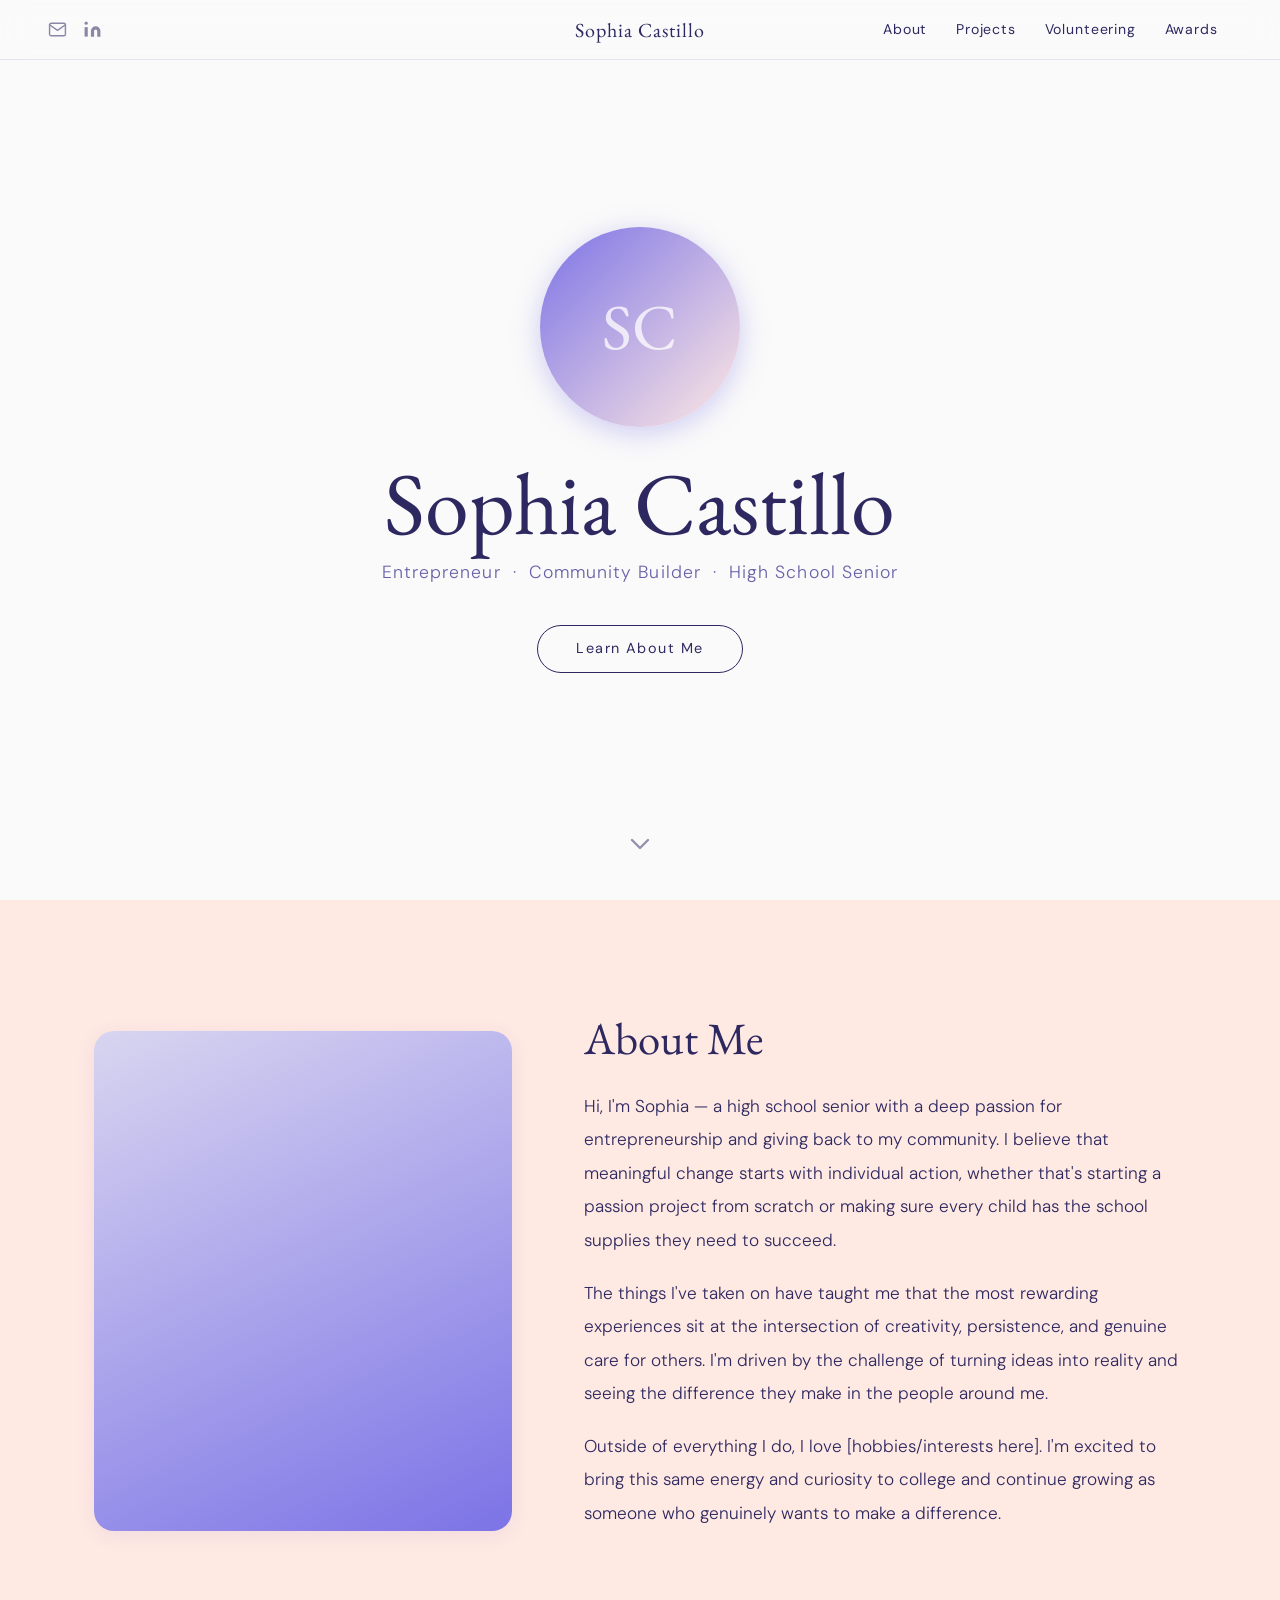
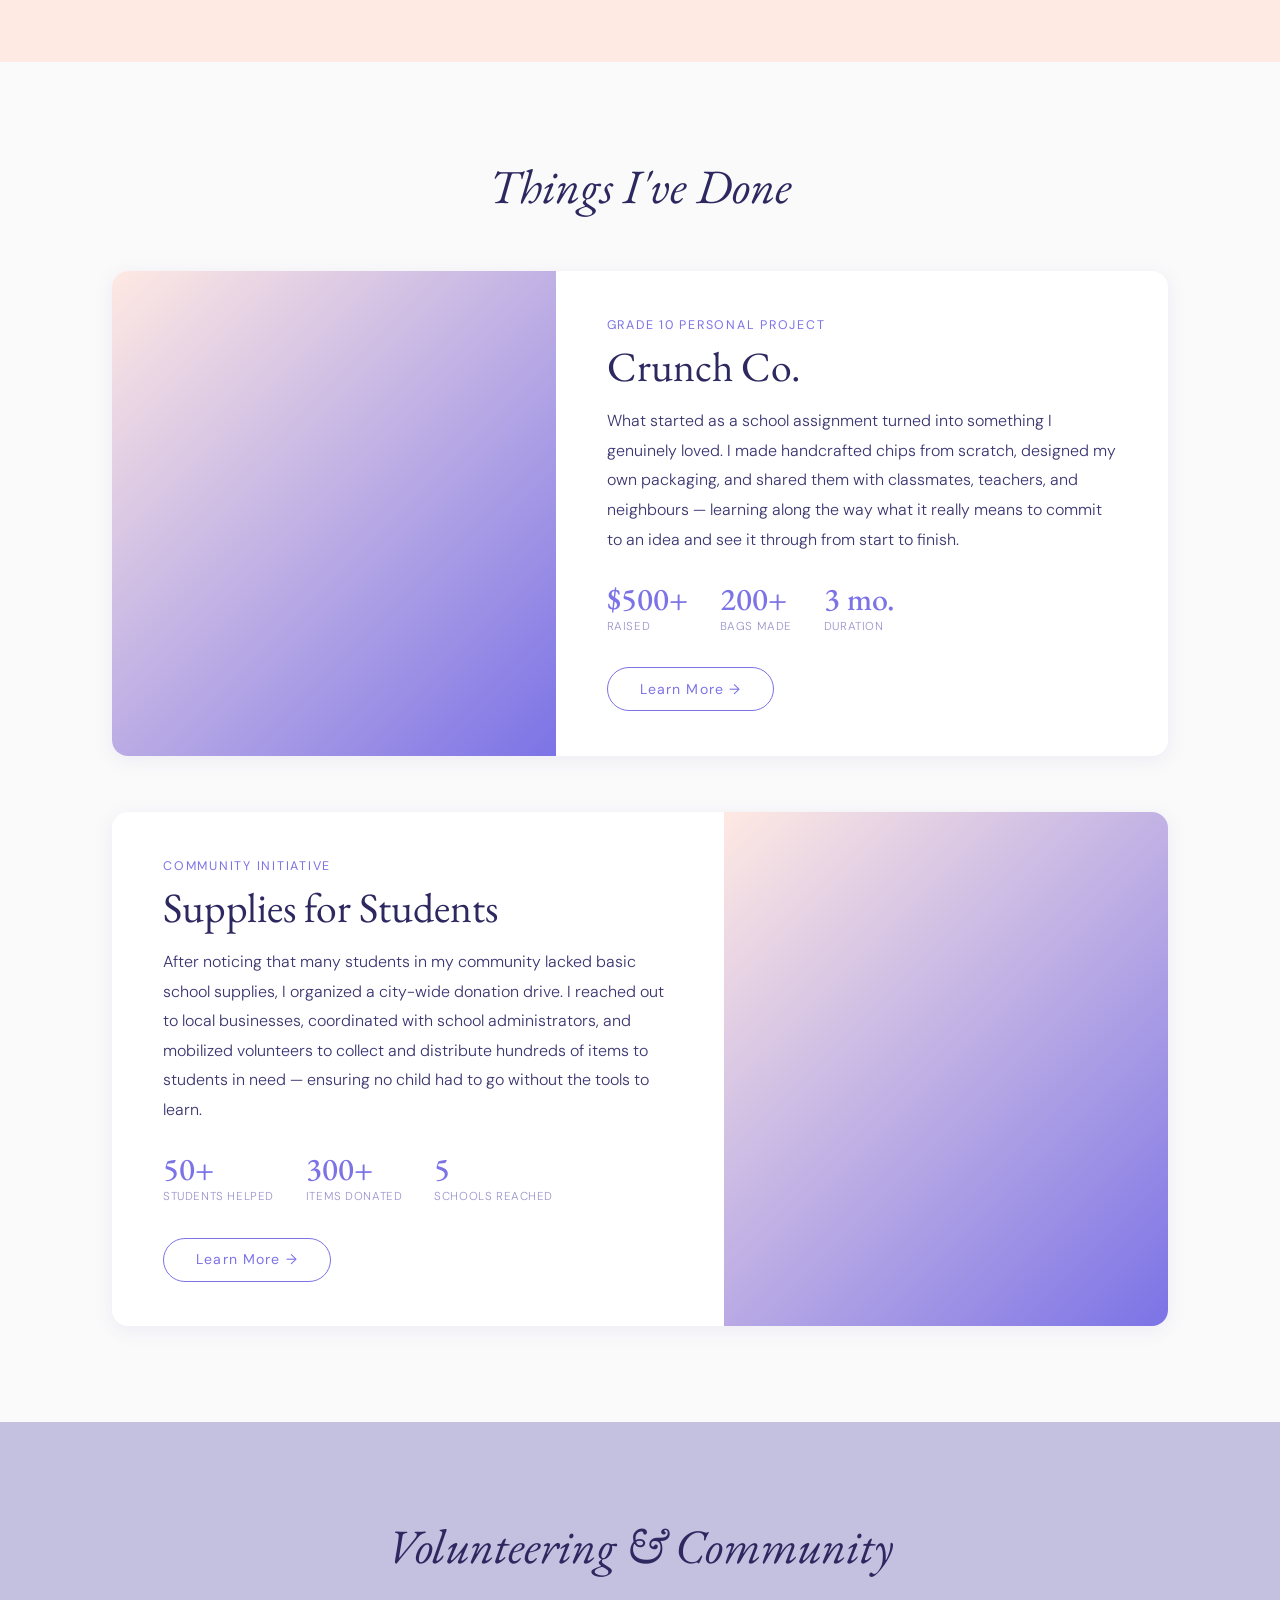
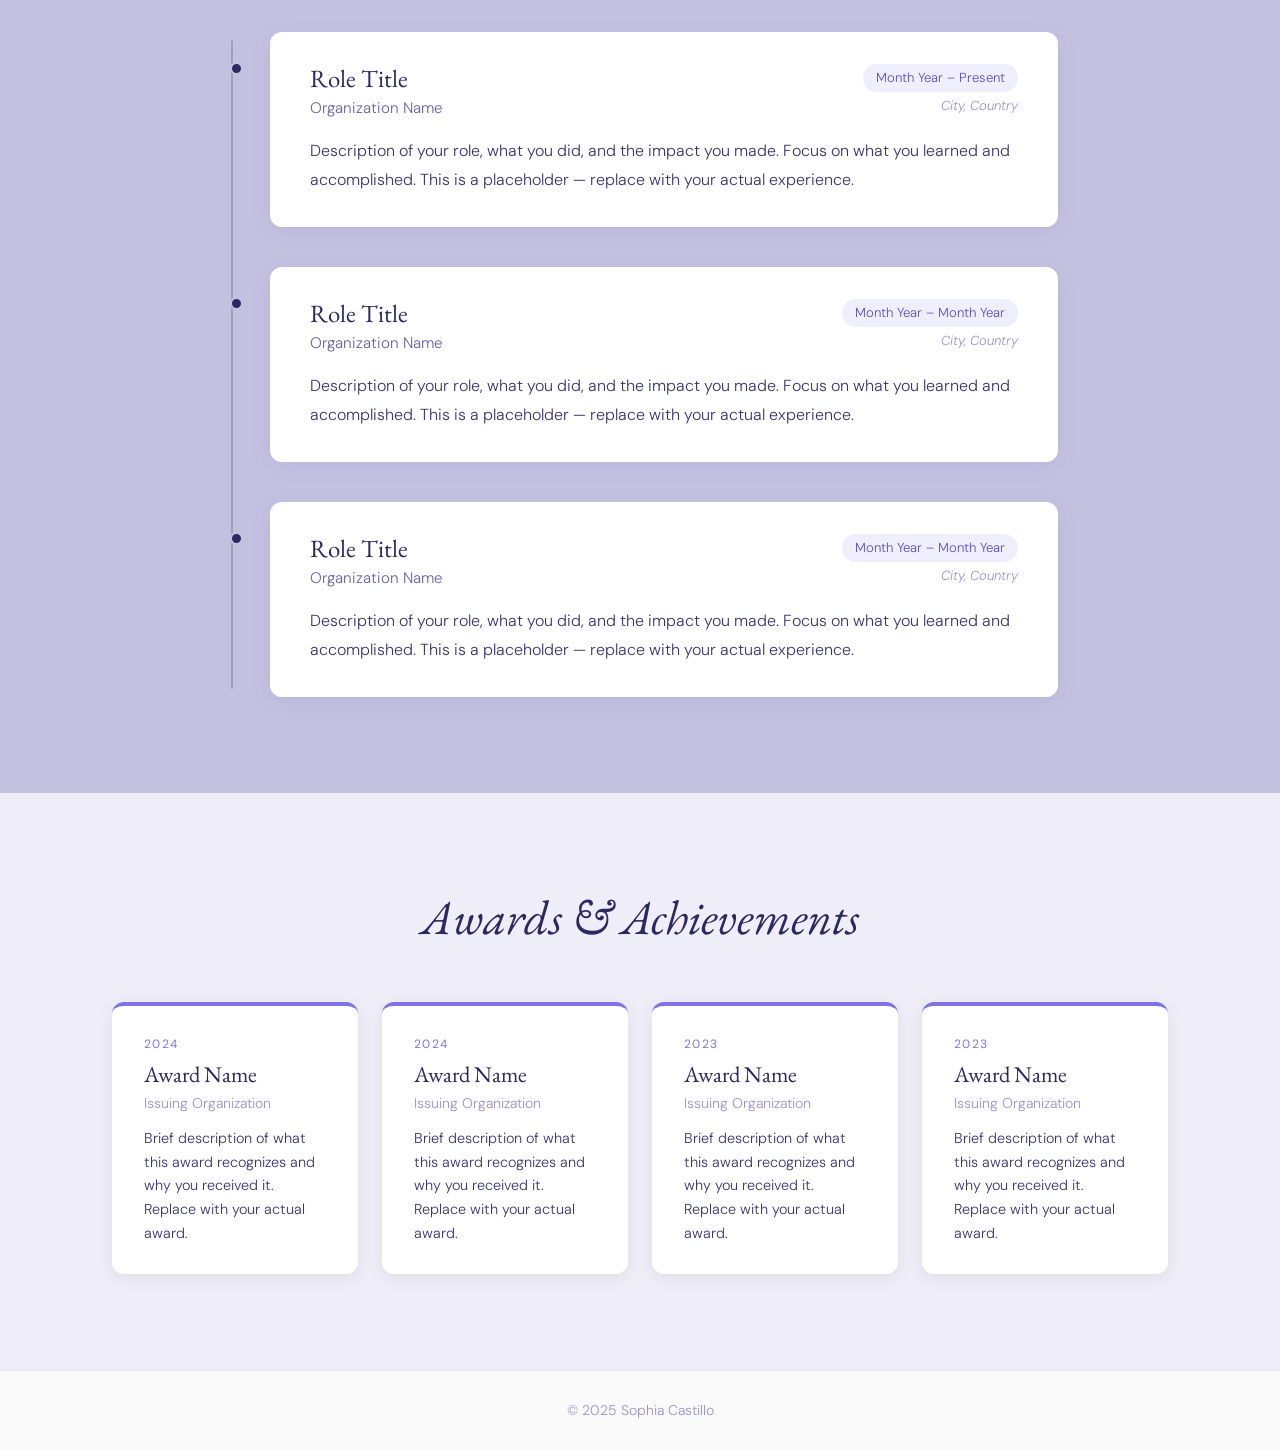
==== index.html @ 5c7bf647 "initial commit" ====
<!DOCTYPE html>
<html lang="en">
  <head>
    <meta charset="UTF-8" />
    <meta name="viewport" content="width=device-width, initial-scale=1.0" />
    <title>Sophia Castillo</title>

    <!-- Google Fonts -->
    <link rel="preconnect" href="https://fonts.googleapis.com" />
    <link rel="preconnect" href="https://fonts.gstatic.com" crossorigin />
    <link
      href="https://fonts.googleapis.com/css2?family=EB+Garamond:ital,wght@0,400;0,500;0,600;1,400;1,500&family=DM+Sans:ital,opsz,wght@0,9..40,300;0,9..40,400;0,9..40,500;1,9..40,300&display=swap"
      rel="stylesheet"
    />

    <!-- Bootstrap 5 -->
    <link
      href="https://cdn.jsdelivr.net/npm/bootstrap@5.3.3/dist/css/bootstrap.min.css"
      rel="stylesheet"
    />

    <!-- Custom CSS -->
    <link rel="stylesheet" href="styles.css" />
  </head>

  <body>
    <!-- ===================== NAVBAR ===================== -->
    <nav class="navbar navbar-expand-lg fixed-top custom-navbar">
      <div class="container-fluid px-4 d-flex align-items-center">

        <!-- Left: Social icons -->
        <div class="d-flex align-items-center gap-3 me-auto">
          <a href="mailto:sophia@example.com" class="nav-icon-link" aria-label="Email">
            <svg xmlns="http://www.w3.org/2000/svg" width="19" height="19" viewBox="0 0 24 24"
              fill="none" stroke="currentColor" stroke-width="1.8"
              stroke-linecap="round" stroke-linejoin="round">
              <path d="M4 4h16c1.1 0 2 .9 2 2v12c0 1.1-.9 2-2 2H4c-1.1 0-2-.9-2-2V6c0-1.1.9-2 2-2z"/>
              <polyline points="22,6 12,13 2,6"/>
            </svg>
          </a>
          <a href="https://linkedin.com/in/sophiacastillo" target="_blank"
            class="nav-icon-link" aria-label="LinkedIn">
            <svg xmlns="http://www.w3.org/2000/svg" width="19" height="19" viewBox="0 0 24 24"
              fill="currentColor">
              <path d="M16 8a6 6 0 0 1 6 6v7h-4v-7a2 2 0 0 0-2-2 2 2 0 0 0-2 2v7h-4v-7a6 6 0 0 1 6-6z"/>
              <rect x="2" y="9" width="4" height="12"/>
              <circle cx="4" cy="4" r="2"/>
            </svg>
          </a>
        </div>

        <!-- Center: Name (hidden on mobile) -->
        <a class="navbar-brand d-none d-lg-block" href="#">Sophia Castillo</a>

        <!-- Mobile toggler -->
        <button
          class="navbar-toggler custom-toggler ms-auto"
          type="button"
          data-bs-toggle="collapse"
          data-bs-target="#navbarNav"
          aria-controls="navbarNav"
          aria-expanded="false"
          aria-label="Toggle navigation"
        >
          <span class="navbar-toggler-icon"></span>
        </button>

        <!-- Right: Nav links -->
        <div class="collapse navbar-collapse flex-grow-0" id="navbarNav">
          <ul class="navbar-nav ms-lg-4">
            <li class="nav-item"><a class="nav-link" href="#about">About</a></li>
            <li class="nav-item"><a class="nav-link" href="#projects">Projects</a></li>
            <li class="nav-item"><a class="nav-link" href="#experience">Volunteering</a></li>
            <li class="nav-item"><a class="nav-link" href="#awards">Awards</a></li>
          </ul>
        </div>

      </div>
    </nav>

    <!-- ===================== HERO ===================== -->
    <header id="hero">
      <div class="hero-content">
        <div class="hero-photo-wrapper">
          <span class="initials">SC</span>
          <img
            src="images/profile.jpg"
            alt="Sophia Castillo"
            class="hero-photo"
            onerror="this.style.opacity='0'"
          />
        </div>
        <h1 class="hero-title">Sophia Castillo</h1>
        <p class="hero-tagline">Entrepreneur &nbsp;&middot;&nbsp; Community Builder &nbsp;&middot;&nbsp; High School Senior</p>
        <a href="#projects" class="hero-cta">Learn About Me</a>
      </div>

      <div class="scroll-down">
        <svg class="chevron-icon" xmlns="http://www.w3.org/2000/svg"
          viewBox="0 0 24 24" fill="none" stroke="currentColor"
          stroke-width="1.8" stroke-linecap="round" stroke-linejoin="round">
          <polyline points="6 9 12 15 18 9"/>
        </svg>
      </div>
    </header>

    <!-- ===================== ABOUT ===================== -->
    <section id="about">
      <div class="container-xl">
        <div class="row align-items-center g-0">

          <div class="col-lg-5 about-image-col">
            <div class="about-image-wrapper">
              <img
                src="images/about.jpg"
                alt="Sophia Castillo"
                class="about-image"
                onerror="this.style.opacity='0'"
              />
            </div>
          </div>

          <div class="col-lg-7 about-text-col">
            <h2>About Me</h2>
            <p>
              Hi, I'm Sophia — a high school senior with a deep passion for
              entrepreneurship and giving back to my community. I believe that
              meaningful change starts with individual action, whether that's
              starting a passion project from scratch or making sure every child
              has the school supplies they need to succeed.
            </p>
            <p>
              The things I've taken on have taught me that the most rewarding
              experiences sit at the intersection of creativity, persistence,
              and genuine care for others. I'm driven by the challenge of
              turning ideas into reality and seeing the difference they make
              in the people around me.
            </p>
            <p>
              Outside of everything I do, I love [hobbies/interests here]. I'm
              excited to bring this same energy and curiosity to college and
              continue growing as someone who genuinely wants to make a
              difference.
            </p>
          </div>

        </div>
      </div>
    </section>

    <!-- ===================== PROJECTS ===================== -->
    <section id="projects">
      <div class="container">
        <h2 class="section-heading"><em>Things I've Done</em></h2>

        <!-- Project 1: Chip Business -->
        <div class="project-card">
          <div class="project-card-image">
            <img
              src="images/chip-business.jpg"
              alt="Crunch Co. chip business"
              onerror="this.style.opacity='0'"
            />
          </div>
          <div class="project-card-content">
            <span class="project-category">Grade 10 Personal Project</span>
            <h3 class="project-title">Crunch Co.</h3>
            <p class="project-description">
              What started as a school assignment turned into something I
              genuinely loved. I made handcrafted chips from scratch, designed
              my own packaging, and shared them with classmates, teachers, and
              neighbours — learning along the way what it really means to
              commit to an idea and see it through from start to finish.
            </p>
            <div class="impact-stats">
              <div class="stat">
                <span class="stat-value">$500+</span>
                <span class="stat-label">Raised</span>
              </div>
              <div class="stat">
                <span class="stat-value">200+</span>
                <span class="stat-label">Bags Made</span>
              </div>
              <div class="stat">
                <span class="stat-value">3 mo.</span>
                <span class="stat-label">Duration</span>
              </div>
            </div>
            <a href="chip-business.html" class="learn-more-btn">Learn More &rarr;</a>
          </div>
        </div>

        <!-- Project 2: School Supplies Donation -->
        <div class="project-card project-card-reverse">
          <div class="project-card-image">
            <img
              src="images/school-supplies.jpg"
              alt="Supplies for Students donation drive"
              onerror="this.style.opacity='0'"
            />
          </div>
          <div class="project-card-content">
            <span class="project-category">Community Initiative</span>
            <h3 class="project-title">Supplies for Students</h3>
            <p class="project-description">
              After noticing that many students in my community lacked basic
              school supplies, I organized a city-wide donation drive. I
              reached out to local businesses, coordinated with school
              administrators, and mobilized volunteers to collect and
              distribute hundreds of items to students in need — ensuring
              no child had to go without the tools to learn.
            </p>
            <div class="impact-stats">
              <div class="stat">
                <span class="stat-value">50+</span>
                <span class="stat-label">Students Helped</span>
              </div>
              <div class="stat">
                <span class="stat-value">300+</span>
                <span class="stat-label">Items Donated</span>
              </div>
              <div class="stat">
                <span class="stat-value">5</span>
                <span class="stat-label">Schools Reached</span>
              </div>
            </div>
            <a href="school-supplies.html" class="learn-more-btn">Learn More &rarr;</a>
          </div>
        </div>

      </div>
    </section>

    <!-- ===================== EXPERIENCE ===================== -->
    <section id="experience">
      <div class="container">
        <h2 class="section-heading"><em>Volunteering &amp; Community</em></h2>

        <div class="exp-timeline">

          <div class="exp-item">
            <div class="exp-marker"></div>
            <div class="exp-card">
              <div class="exp-header">
                <div>
                  <h4 class="exp-role">Role Title</h4>
                  <p class="exp-org">Organization Name</p>
                </div>
                <div class="exp-meta">
                  <span class="exp-date">Month Year &ndash; Present</span>
                  <span class="exp-location">City, Country</span>
                </div>
              </div>
              <p class="exp-description">
                Description of your role, what you did, and the impact you
                made. Focus on what you learned and accomplished. This is a
                placeholder — replace with your actual experience.
              </p>
            </div>
          </div>

          <div class="exp-item">
            <div class="exp-marker"></div>
            <div class="exp-card">
              <div class="exp-header">
                <div>
                  <h4 class="exp-role">Role Title</h4>
                  <p class="exp-org">Organization Name</p>
                </div>
                <div class="exp-meta">
                  <span class="exp-date">Month Year &ndash; Month Year</span>
                  <span class="exp-location">City, Country</span>
                </div>
              </div>
              <p class="exp-description">
                Description of your role, what you did, and the impact you
                made. Focus on what you learned and accomplished. This is a
                placeholder — replace with your actual experience.
              </p>
            </div>
          </div>

          <div class="exp-item">
            <div class="exp-marker"></div>
            <div class="exp-card">
              <div class="exp-header">
                <div>
                  <h4 class="exp-role">Role Title</h4>
                  <p class="exp-org">Organization Name</p>
                </div>
                <div class="exp-meta">
                  <span class="exp-date">Month Year &ndash; Month Year</span>
                  <span class="exp-location">City, Country</span>
                </div>
              </div>
              <p class="exp-description">
                Description of your role, what you did, and the impact you
                made. Focus on what you learned and accomplished. This is a
                placeholder — replace with your actual experience.
              </p>
            </div>
          </div>

        </div>
      </div>
    </section>

    <!-- ===================== AWARDS ===================== -->
    <section id="awards">
      <div class="container">
        <h2 class="section-heading"><em>Awards &amp; Achievements</em></h2>

        <div class="awards-grid">

          <div class="award-card">
            <div class="award-year">2024</div>
            <h4 class="award-title">Award Name</h4>
            <p class="award-issuer">Issuing Organization</p>
            <p class="award-description">
              Brief description of what this award recognizes and why you
              received it. Replace with your actual award.
            </p>
          </div>

          <div class="award-card">
            <div class="award-year">2024</div>
            <h4 class="award-title">Award Name</h4>
            <p class="award-issuer">Issuing Organization</p>
            <p class="award-description">
              Brief description of what this award recognizes and why you
              received it. Replace with your actual award.
            </p>
          </div>

          <div class="award-card">
            <div class="award-year">2023</div>
            <h4 class="award-title">Award Name</h4>
            <p class="award-issuer">Issuing Organization</p>
            <p class="award-description">
              Brief description of what this award recognizes and why you
              received it. Replace with your actual award.
            </p>
          </div>

          <div class="award-card">
            <div class="award-year">2023</div>
            <h4 class="award-title">Award Name</h4>
            <p class="award-issuer">Issuing Organization</p>
            <p class="award-description">
              Brief description of what this award recognizes and why you
              received it. Replace with your actual award.
            </p>
          </div>

        </div>
      </div>
    </section>

    <!-- ===================== FOOTER ===================== -->
    <footer>
      <p>&copy; 2025 Sophia Castillo</p>
    </footer>

    <!-- Bootstrap JS -->
    <script src="https://cdn.jsdelivr.net/npm/bootstrap@5.3.3/dist/js/bootstrap.bundle.min.js"></script>

    <script>
      // Smooth scroll for hero CTA button
      document.querySelector('.hero-cta').addEventListener('click', function (e) {
        e.preventDefault();
        document.querySelector('#projects').scrollIntoView({ behavior: 'smooth' });
      });
    </script>
  </body>
</html>
---- styles.css ----
/* ================================================
   SOPHIA CASTILLO — PORTFOLIO STYLES
   Palette: #FAFAFA, #FFE9E3, #C4C1E0, #7C73E6
   ================================================ */

/* ---- VARIABLES ---- */
:root {
  --purple: #7C73E6;
  --lavender-light: #EEEDF8;
  --peach: #FFE9E3;
  --off-white: #FAFAFA;
  --lavender: #C4C1E0;
  --deep: #4D45B8;
  --text-dark: #2D2860;
  --text-light: #FAFAFA;
  --card-bg: #FFFFFF;
  --shadow: 0 4px 20px rgba(76, 69, 184, 0.08);
  --shadow-hover: 0 8px 32px rgba(76, 69, 184, 0.16);
}

/* ---- BASE ---- */
html {
  scroll-behavior: smooth;
  font-size: 16px;
}

body {
  font-family: 'DM Sans', sans-serif;
  font-weight: 300;
  color: var(--text-dark);
  background-color: var(--off-white);
  margin: 0;
  padding: 0;
  overscroll-behavior: none;
}

/* ---- NAVBAR ---- */
.custom-navbar {
  background-color: rgba(250, 250, 250, 0.82);
  backdrop-filter: blur(14px);
  -webkit-backdrop-filter: blur(14px);
  border-bottom: 1px solid rgba(196, 193, 224, 0.4);
  padding: 0.8rem 1.5rem;
}

.custom-navbar .navbar-brand {
  font-family: 'EB Garamond', serif;
  font-size: 1.25rem;
  font-weight: 400;
  color: var(--text-dark) !important;
  letter-spacing: 0.05em;
  position: absolute;
  left: 50%;
  transform: translateX(-50%);
}

.custom-navbar .nav-link {
  font-family: 'DM Sans', sans-serif;
  font-weight: 400;
  font-size: 0.88rem;
  color: var(--text-dark) !important;
  letter-spacing: 0.06em;
  padding: 0.4rem 0.9rem !important;
  transition: color 0.2s;
}

.custom-navbar .nav-link:hover {
  color: var(--purple) !important;
  opacity: 1;
}

.nav-icon-link {
  color: var(--text-dark);
  display: flex;
  align-items: center;
  opacity: 0.55;
  transition: opacity 0.2s;
  line-height: 1;
}

.nav-icon-link:hover {
  opacity: 1;
}

.custom-navbar .navbar-toggler {
  border: none;
  padding: 0.25rem 0;
}

.custom-navbar .navbar-toggler:focus {
  box-shadow: none;
}

.custom-toggler .navbar-toggler-icon {
  background-image: url("data:image/svg+xml;charset=utf8,%3Csvg viewBox='0 0 32 32' xmlns='http://www.w3.org/2000/svg'%3E%3Cpath stroke='rgba(45,40,96,0.7)' stroke-width='2' stroke-linecap='round' stroke-miterlimit='10' d='M4 8h24M4 16h24M4 24h24'/%3E%3C/svg%3E");
}

/* ---- HERO ---- */
#hero {
  height: 100vh;
  background-color: var(--off-white);
  display: flex;
  flex-direction: column;
  align-items: center;
  justify-content: center;
  text-align: center;
  padding: 2rem;
  position: relative;
}

.hero-content {
  display: flex;
  flex-direction: column;
  align-items: center;
}

.hero-photo-wrapper {
  width: 200px;
  height: 200px;
  border-radius: 50%;
  background: linear-gradient(135deg, var(--purple), var(--peach));
  display: flex;
  align-items: center;
  justify-content: center;
  margin-bottom: 2rem;
  overflow: hidden;
  position: relative;
  box-shadow: 0 6px 28px rgba(124, 115, 230, 0.35);
}

.hero-photo-wrapper .initials {
  position: absolute;
  font-family: 'EB Garamond', serif;
  font-size: 4rem;
  color: rgba(255, 255, 255, 0.75);
  pointer-events: none;
  z-index: 0;
  line-height: 1;
}

.hero-photo {
  width: 100%;
  height: 100%;
  object-fit: cover;
  position: relative;
  z-index: 1;
}

.hero-title {
  font-family: 'EB Garamond', serif;
  font-size: 5.5rem;
  font-weight: 400;
  color: var(--text-dark);
  line-height: 1;
  margin: 0 0 0.7rem 0;
}

.hero-tagline {
  font-family: 'DM Sans', sans-serif;
  font-weight: 300;
  font-size: 1.1rem;
  color: #6860A8;
  letter-spacing: 0.06em;
  margin: 0 0 2.5rem 0;
}

.hero-cta {
  display: inline-block;
  font-family: 'DM Sans', sans-serif;
  font-weight: 400;
  font-size: 0.9rem;
  letter-spacing: 0.1em;
  color: var(--text-dark);
  border: 1.5px solid var(--text-dark);
  padding: 0.75rem 2.4rem;
  border-radius: 40px;
  text-decoration: none;
  transition: background-color 0.35s ease, color 0.35s ease;
}

.hero-cta:hover {
  background-color: var(--text-dark);
  color: var(--off-white);
}

.scroll-down {
  position: absolute;
  bottom: 2.5rem;
}

.chevron-icon {
  width: 2rem;
  height: 2rem;
  color: var(--text-dark);
  animation: bounce 2s infinite;
  opacity: 0.5;
}

@keyframes bounce {
  0%, 20%, 50%, 80%, 100% { transform: translateY(0); }
  40% { transform: translateY(-9px); }
  60% { transform: translateY(-4px); }
}

/* ---- SECTION HEADING ---- */
.section-heading {
  font-family: 'EB Garamond', serif;
  font-size: 3rem;
  font-weight: 400;
  text-align: center;
  margin-bottom: 3.5rem;
  color: var(--text-dark);
}

.section-heading.light {
  color: var(--text-light);
}

/* ---- ABOUT SECTION ---- */
#about {
  background-color: var(--peach);
  padding: 6rem 0;
}

#about .container-xl {
  max-width: 1180px;
}

.about-image-col {
  display: flex;
  align-items: center;
  justify-content: center;
  padding: 1rem 2rem;
}

.about-image-wrapper {
  width: 100%;
  max-width: 420px;
  height: 500px;
  border-radius: 20px;
  overflow: hidden;
  background: linear-gradient(155deg, #D8D5F0 0%, var(--purple) 100%);
  box-shadow: var(--shadow);
}

.about-image {
  width: 100%;
  height: 100%;
  object-fit: cover;
  display: block;
}

.about-text-col {
  padding: 1rem 2.5rem;
}

#about h2 {
  font-family: 'EB Garamond', serif;
  font-size: 2.8rem;
  font-weight: 400;
  color: var(--text-dark);
  margin-bottom: 1.5rem;
}

#about p {
  font-family: 'DM Sans', sans-serif;
  font-weight: 300;
  font-size: 1.075rem;
  line-height: 1.95;
  color: #2D2860;
  margin-bottom: 1.2rem;
}

/* ---- PROJECTS SECTION ---- */
#projects {
  background-color: var(--off-white);
  padding: 6rem 0;
}

#projects .container {
  max-width: 1080px;
}

/* Large horizontal project card */
.project-card {
  display: flex;
  flex-direction: row;
  background-color: var(--card-bg);
  border-radius: 16px;
  overflow: hidden;
  box-shadow: var(--shadow);
  margin-bottom: 3.5rem;
  transition: transform 0.3s ease, box-shadow 0.3s ease;
  min-height: 340px;
}

.project-card:last-child {
  margin-bottom: 0;
}

.project-card:hover {
  transform: translateY(-4px);
  box-shadow: var(--shadow-hover);
}

.project-card-reverse {
  flex-direction: row-reverse;
}

.project-card-image {
  flex: 0 0 42%;
  overflow: hidden;
  background: linear-gradient(135deg, var(--peach), var(--purple));
  position: relative;
}

.project-card-image img {
  width: 100%;
  height: 100%;
  object-fit: cover;
  display: block;
  transition: transform 0.5s ease;
}

.project-card:hover .project-card-image img {
  transform: scale(1.04);
}

.project-card-content {
  flex: 1;
  padding: 2.8rem 3.2rem;
  display: flex;
  flex-direction: column;
  justify-content: center;
}

.project-category {
  font-family: 'DM Sans', sans-serif;
  font-weight: 400;
  font-size: 0.78rem;
  letter-spacing: 0.14em;
  text-transform: uppercase;
  color: var(--purple);
  margin-bottom: 0.6rem;
  display: block;
}

.project-title {
  font-family: 'EB Garamond', serif;
  font-size: 2.6rem;
  font-weight: 400;
  color: var(--text-dark);
  margin: 0 0 1rem 0;
  line-height: 1.1;
}

.project-description {
  font-family: 'DM Sans', sans-serif;
  font-weight: 300;
  font-size: 1rem;
  line-height: 1.85;
  color: #3A3470;
  margin-bottom: 1.8rem;
}

/* Impact stats (card preview) */
.impact-stats {
  display: flex;
  gap: 2rem;
  margin-bottom: 2rem;
  flex-wrap: wrap;
}

.stat {
  display: flex;
  flex-direction: column;
  align-items: flex-start;
}

.stat-value {
  font-family: 'EB Garamond', serif;
  font-size: 2rem;
  font-weight: 500;
  color: var(--purple);
  line-height: 1;
}

.stat-label {
  font-family: 'DM Sans', sans-serif;
  font-weight: 300;
  font-size: 0.72rem;
  letter-spacing: 0.05em;
  color: #9A93CC;
  text-transform: uppercase;
  margin-top: 0.2rem;
}

/* Learn More button */
.learn-more-btn {
  display: inline-block;
  font-family: 'DM Sans', sans-serif;
  font-weight: 400;
  font-size: 0.88rem;
  letter-spacing: 0.08em;
  color: var(--purple);
  border: 1.5px solid var(--purple);
  padding: 0.65rem 2rem;
  border-radius: 30px;
  text-decoration: none;
  transition: background-color 0.3s ease, color 0.3s ease;
  align-self: flex-start;
}

.learn-more-btn:hover {
  background-color: var(--purple);
  color: var(--text-light);
}

/* ---- EXPERIENCE SECTION ---- */
#experience {
  background-color: var(--lavender);
  padding: 6rem 0;
}

#experience .container {
  max-width: 860px;
}

.exp-timeline {
  position: relative;
  padding-left: 3rem;
}

/* Vertical line */
.exp-timeline::before {
  content: "";
  position: absolute;
  left: 0.55rem;
  top: 0.5rem;
  bottom: 0.5rem;
  width: 2px;
  background-color: rgba(43, 43, 43, 0.22);
  border-radius: 2px;
}

.exp-item {
  position: relative;
  margin-bottom: 2.5rem;
}

.exp-item:last-child {
  margin-bottom: 0;
}

/* Circle marker */
.exp-marker {
  position: absolute;
  left: -2.48rem;
  top: 1.9rem;
  width: 13px;
  height: 13px;
  background-color: var(--text-dark);
  border: 2.5px solid var(--lavender);
  border-radius: 50%;
}

.exp-card {
  background-color: var(--card-bg);
  border-radius: 12px;
  padding: 2rem 2.5rem;
  box-shadow: var(--shadow);
  transition: box-shadow 0.3s ease;
}

.exp-card:hover {
  box-shadow: var(--shadow-hover);
}

.exp-header {
  display: flex;
  justify-content: space-between;
  align-items: flex-start;
  flex-wrap: wrap;
  gap: 0.5rem;
  margin-bottom: 1rem;
}

.exp-role {
  font-family: 'EB Garamond', serif;
  font-size: 1.55rem;
  font-weight: 400;
  color: var(--text-dark);
  margin: 0 0 0.2rem 0;
}

.exp-org {
  font-family: 'DM Sans', sans-serif;
  font-weight: 300;
  font-size: 0.95rem;
  color: #6860A8;
  margin: 0;
}

.exp-meta {
  display: flex;
  flex-direction: column;
  align-items: flex-end;
  gap: 0.3rem;
}

.exp-date {
  font-family: 'DM Sans', sans-serif;
  font-weight: 300;
  font-size: 0.82rem;
  background-color: rgba(124, 115, 230, 0.12);
  color: #5850C0;
  padding: 0.25rem 0.8rem;
  border-radius: 20px;
  white-space: nowrap;
}

.exp-location {
  font-family: 'DM Sans', sans-serif;
  font-weight: 300;
  font-size: 0.82rem;
  color: #9A93CC;
  font-style: italic;
}

.exp-description {
  font-family: 'DM Sans', sans-serif;
  font-weight: 300;
  font-size: 1rem;
  line-height: 1.85;
  color: #3A3470;
  margin: 0;
}

/* ---- AWARDS SECTION ---- */
#awards {
  background-color: var(--lavender-light);
  padding: 6rem 0;
}

#awards .container {
  max-width: 1080px;
}

.awards-grid {
  display: grid;
  grid-template-columns: repeat(auto-fill, minmax(230px, 1fr));
  gap: 1.5rem;
}

.award-card {
  background-color: var(--card-bg);
  border-radius: 12px;
  padding: 1.8rem 2rem;
  border-top: 4px solid var(--purple);
  box-shadow: 0 4px 16px rgba(43, 43, 43, 0.08);
  transition: transform 0.3s ease, box-shadow 0.3s ease;
}

.award-card:hover {
  transform: translateY(-3px);
  box-shadow: 0 8px 24px rgba(43, 43, 43, 0.15);
}

.award-year {
  font-family: 'DM Sans', sans-serif;
  font-weight: 400;
  font-size: 0.75rem;
  letter-spacing: 0.12em;
  color: var(--purple);
  text-transform: uppercase;
  margin-bottom: 0.5rem;
}

.award-title {
  font-family: 'EB Garamond', serif;
  font-size: 1.4rem;
  font-weight: 400;
  color: var(--text-dark);
  margin: 0 0 0.3rem 0;
}

.award-issuer {
  font-family: 'DM Sans', sans-serif;
  font-weight: 300;
  font-size: 0.88rem;
  color: #9A93CC;
  margin: 0 0 0.8rem 0;
}

.award-description {
  font-family: 'DM Sans', sans-serif;
  font-weight: 300;
  font-size: 0.9rem;
  line-height: 1.65;
  color: #3A3470;
  margin: 0;
}

/* ---- FOOTER ---- */
footer {
  background-color: var(--off-white);
  border-top: 1px solid rgba(196, 193, 224, 0.4);
  text-align: center;
  padding: 1.8rem;
}

footer p {
  font-family: 'DM Sans', sans-serif;
  font-weight: 300;
  font-size: 0.875rem;
  color: #9A93CC;
  margin: 0;
}

/* ====================================================
   PROJECT PAGE STYLES
   ==================================================== */

/* Top back-navigation bar */
.project-page-nav {
  background-color: rgba(250, 250, 250, 0.82);
  backdrop-filter: blur(14px);
  -webkit-backdrop-filter: blur(14px);
  border-bottom: 1px solid rgba(196, 193, 224, 0.4);
  padding: 1rem 2rem;
  position: sticky;
  top: 0;
  z-index: 100;
}

.back-link {
  font-family: 'DM Sans', sans-serif;
  font-weight: 400;
  font-size: 0.88rem;
  color: var(--text-dark);
  text-decoration: none;
  letter-spacing: 0.04em;
  display: inline-flex;
  align-items: center;
  gap: 0.4rem;
  opacity: 0.6;
  transition: opacity 0.2s, color 0.2s;
}

.back-link:hover {
  opacity: 1;
  color: var(--purple);
}

/* Project hero banner */
.project-hero {
  padding: 5.5rem 2rem 4.5rem;
  text-align: center;
}

.project-hero-cream { background-color: var(--off-white); }
.project-hero-blue  { background-color: var(--peach); }

.project-hero-badge {
  display: inline-block;
  font-family: 'DM Sans', sans-serif;
  font-weight: 400;
  font-size: 0.76rem;
  letter-spacing: 0.15em;
  text-transform: uppercase;
  color: var(--purple);
  background-color: rgba(124, 115, 230, 0.1);
  border: 1px solid rgba(124, 115, 230, 0.35);
  padding: 0.35rem 1.1rem;
  border-radius: 20px;
  margin-bottom: 1.4rem;
}

.project-hero-badge.on-blue {
  color: #5850C0;
  background-color: rgba(255, 255, 255, 0.5);
  border-color: rgba(88, 80, 192, 0.3);
}

.project-hero-title {
  font-family: 'EB Garamond', serif;
  font-size: 4.2rem;
  font-weight: 400;
  color: var(--text-dark);
  margin: 0 0 1.2rem 0;
  line-height: 1;
}

.project-hero-tagline {
  font-family: 'DM Sans', sans-serif;
  font-weight: 300;
  font-size: 1.1rem;
  color: #6860A8;
  max-width: 580px;
  margin: 0 auto;
  line-height: 1.8;
}

/* Project body sections */
.project-section {
  padding: 4.5rem 0;
}

.project-section-alt {
  background-color: var(--card-bg);
}

.project-section-tan {
  background-color: var(--lavender);
}

.project-section-blue {
  background-color: var(--peach);
}

.project-section .container {
  max-width: 800px;
}

.project-section-label {
  font-family: 'DM Sans', sans-serif;
  font-weight: 400;
  font-size: 0.76rem;
  letter-spacing: 0.15em;
  text-transform: uppercase;
  color: var(--purple);
  margin-bottom: 0.8rem;
  display: block;
}

.project-section h3 {
  font-family: 'EB Garamond', serif;
  font-size: 2.3rem;
  font-weight: 400;
  color: var(--text-dark);
  margin: 0 0 1.2rem 0;
}

.project-section p {
  font-family: 'DM Sans', sans-serif;
  font-weight: 300;
  font-size: 1.05rem;
  line-height: 1.95;
  color: #2D2860;
  margin-bottom: 1.2rem;
}

.project-section p:last-child {
  margin-bottom: 0;
}

/* Large impact stats on project pages */
.impact-stats-large {
  display: flex;
  flex-wrap: wrap;
  gap: 2.5rem;
  justify-content: center;
  margin: 1rem 0;
}

.stat-large {
  text-align: center;
  min-width: 120px;
}

.stat-large .stat-value {
  font-family: 'EB Garamond', serif;
  font-size: 3.8rem;
  font-weight: 400;
  color: var(--purple);
  line-height: 1;
  display: block;
}

.stat-large .stat-label {
  font-family: 'DM Sans', sans-serif;
  font-weight: 300;
  font-size: 0.82rem;
  letter-spacing: 0.07em;
  text-transform: uppercase;
  color: #9A93CC;
  margin-top: 0.5rem;
  display: block;
}

/* Photo gallery */
.photo-gallery {
  padding: 5rem 0;
  background-color: var(--lavender);
}

.photo-gallery .container {
  max-width: 1060px;
}

.photo-gallery h3 {
  font-family: 'EB Garamond', serif;
  font-size: 2rem;
  font-weight: 400;
  text-align: center;
  color: var(--text-dark);
  margin-bottom: 2.5rem;
}

.gallery-grid {
  display: grid;
  grid-template-columns: repeat(3, 1fr);
  gap: 1rem;
}

.gallery-item {
  aspect-ratio: 4/3;
  border-radius: 10px;
  overflow: hidden;
  background: linear-gradient(135deg, var(--peach), var(--purple));
}

.gallery-item img {
  width: 100%;
  height: 100%;
  object-fit: cover;
  display: block;
  transition: transform 0.4s ease;
}

.gallery-item:hover img {
  transform: scale(1.06);
}

/* ====================================================
   RESPONSIVE
   ==================================================== */

/* Wide desktop: give about section more breathing room */
@media (min-width: 1400px) {
  #about .container-xl {
    padding: 0 6rem;
  }
}

/* Tablet and below (< 992px) */
@media (max-width: 991px) {
  .hero-title {
    font-size: 4rem;
  }

  .custom-navbar .navbar-brand {
    position: static;
    transform: none;
  }

  .about-image-wrapper {
    height: 380px;
    max-width: 100%;
  }

  .about-text-col {
    padding: 2rem 1.5rem;
  }

  .project-card,
  .project-card-reverse {
    flex-direction: column;
  }

  .project-card-image {
    flex: 0 0 auto;
    height: 260px;
  }

  .project-card-content {
    padding: 2rem 2rem;
  }

  .exp-timeline {
    padding-left: 2.5rem;
  }

  .exp-header {
    flex-direction: column;
  }

  .exp-meta {
    align-items: flex-start;
  }

  .awards-grid {
    grid-template-columns: repeat(2, 1fr);
  }

  .project-hero-title {
    font-size: 3rem;
  }

  .gallery-grid {
    grid-template-columns: repeat(2, 1fr);
  }
}

/* Mobile (< 768px) */
@media (max-width: 767px) {
  .hero-title {
    font-size: 3rem;
  }

  .hero-tagline {
    font-size: 0.95rem;
  }

  .hero-photo-wrapper {
    width: 160px;
    height: 160px;
  }

  .hero-photo-wrapper .initials {
    font-size: 3rem;
  }

  .section-heading {
    font-size: 2.2rem;
    margin-bottom: 2.5rem;
  }

  #about {
    padding: 4rem 0;
  }

  #about h2 {
    font-size: 2.2rem;
  }

  #projects,
  #experience,
  #awards {
    padding: 4rem 0;
  }

  .project-hero-title {
    font-size: 2.5rem;
  }

  .impact-stats-large {
    gap: 1.5rem;
  }

  .stat-large .stat-value {
    font-size: 2.8rem;
  }

  .awards-grid {
    grid-template-columns: 1fr;
  }

  .gallery-grid {
    grid-template-columns: 1fr;
  }

  .exp-card {
    padding: 1.5rem;
  }
}

/* Small mobile (< 480px) */
@media (max-width: 480px) {
  .hero-title {
    font-size: 2.5rem;
  }

  .hero-photo-wrapper {
    width: 140px;
    height: 140px;
  }

  .project-card-content {
    padding: 1.5rem;
  }

  .project-title {
    font-size: 2rem;
  }

  .impact-stats {
    gap: 1.2rem;
  }

  .exp-timeline {
    padding-left: 2rem;
  }

  .exp-marker {
    left: -2rem;
  }
}
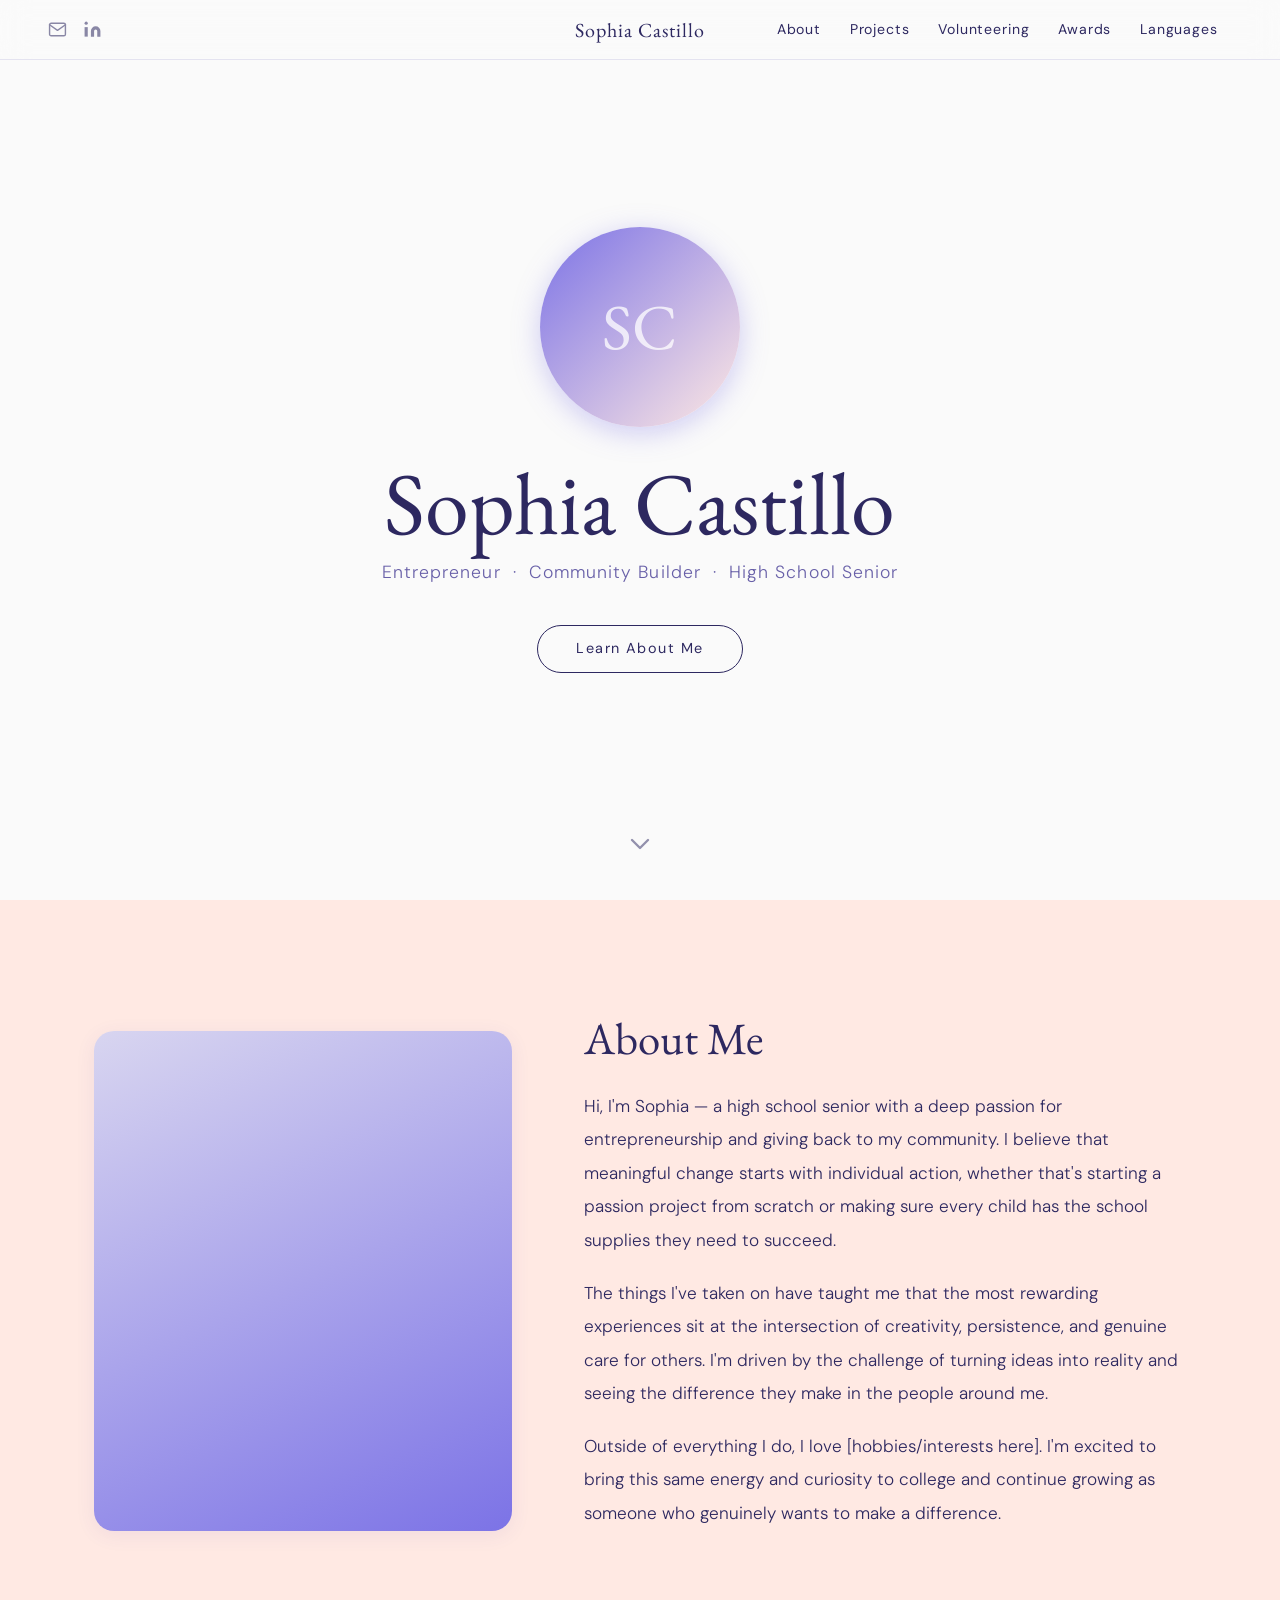
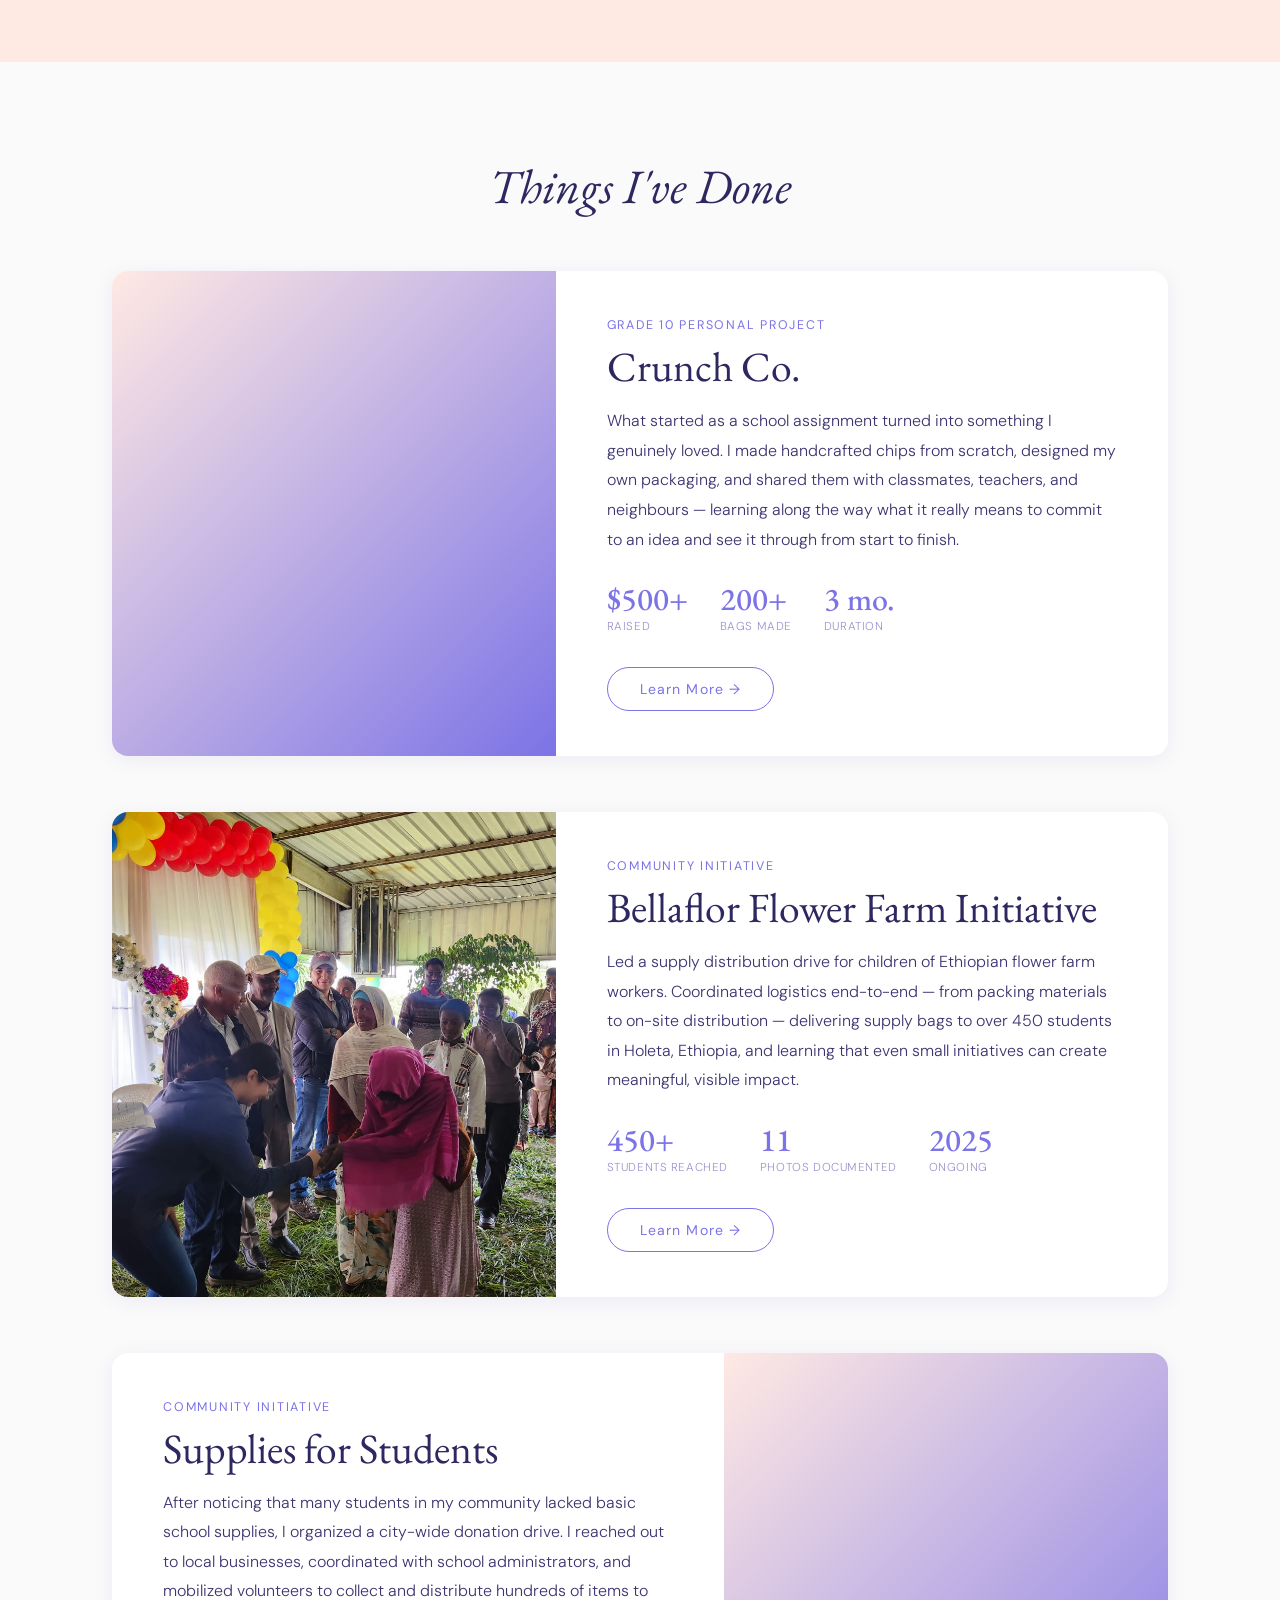
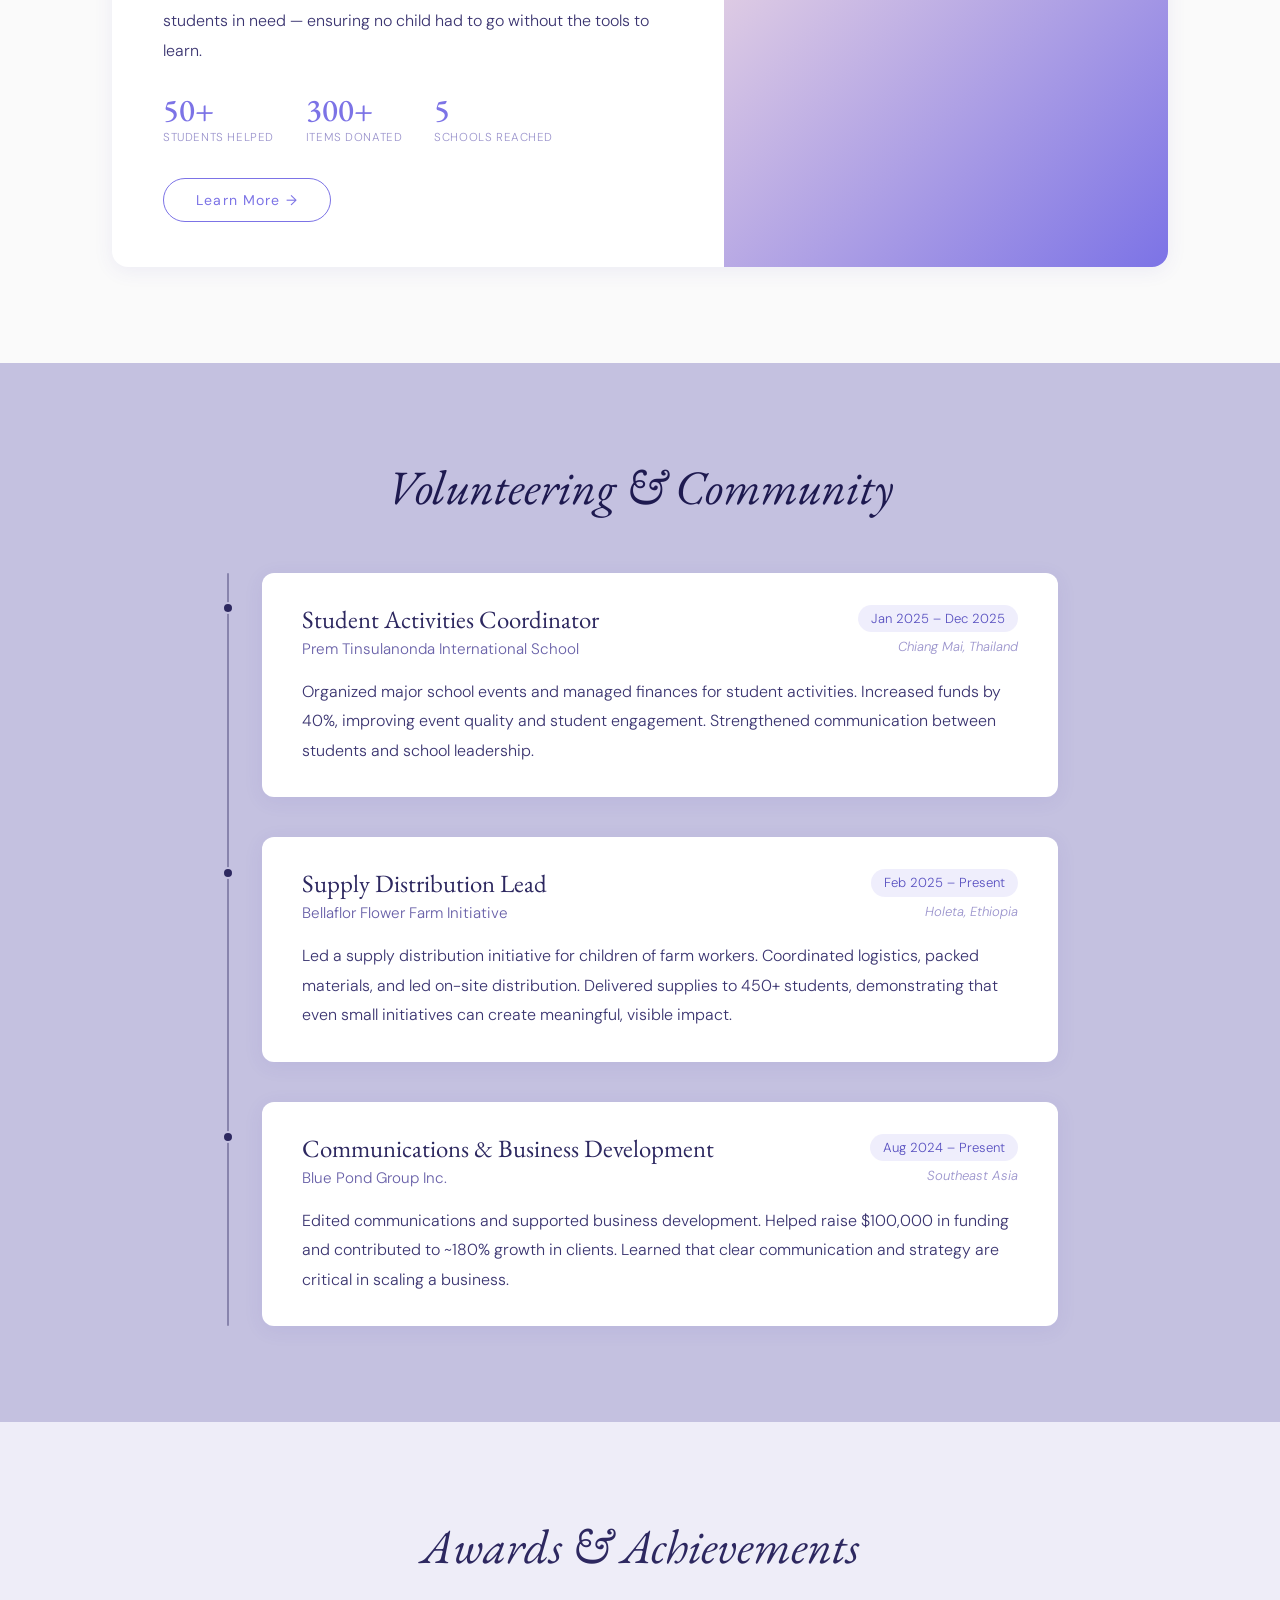
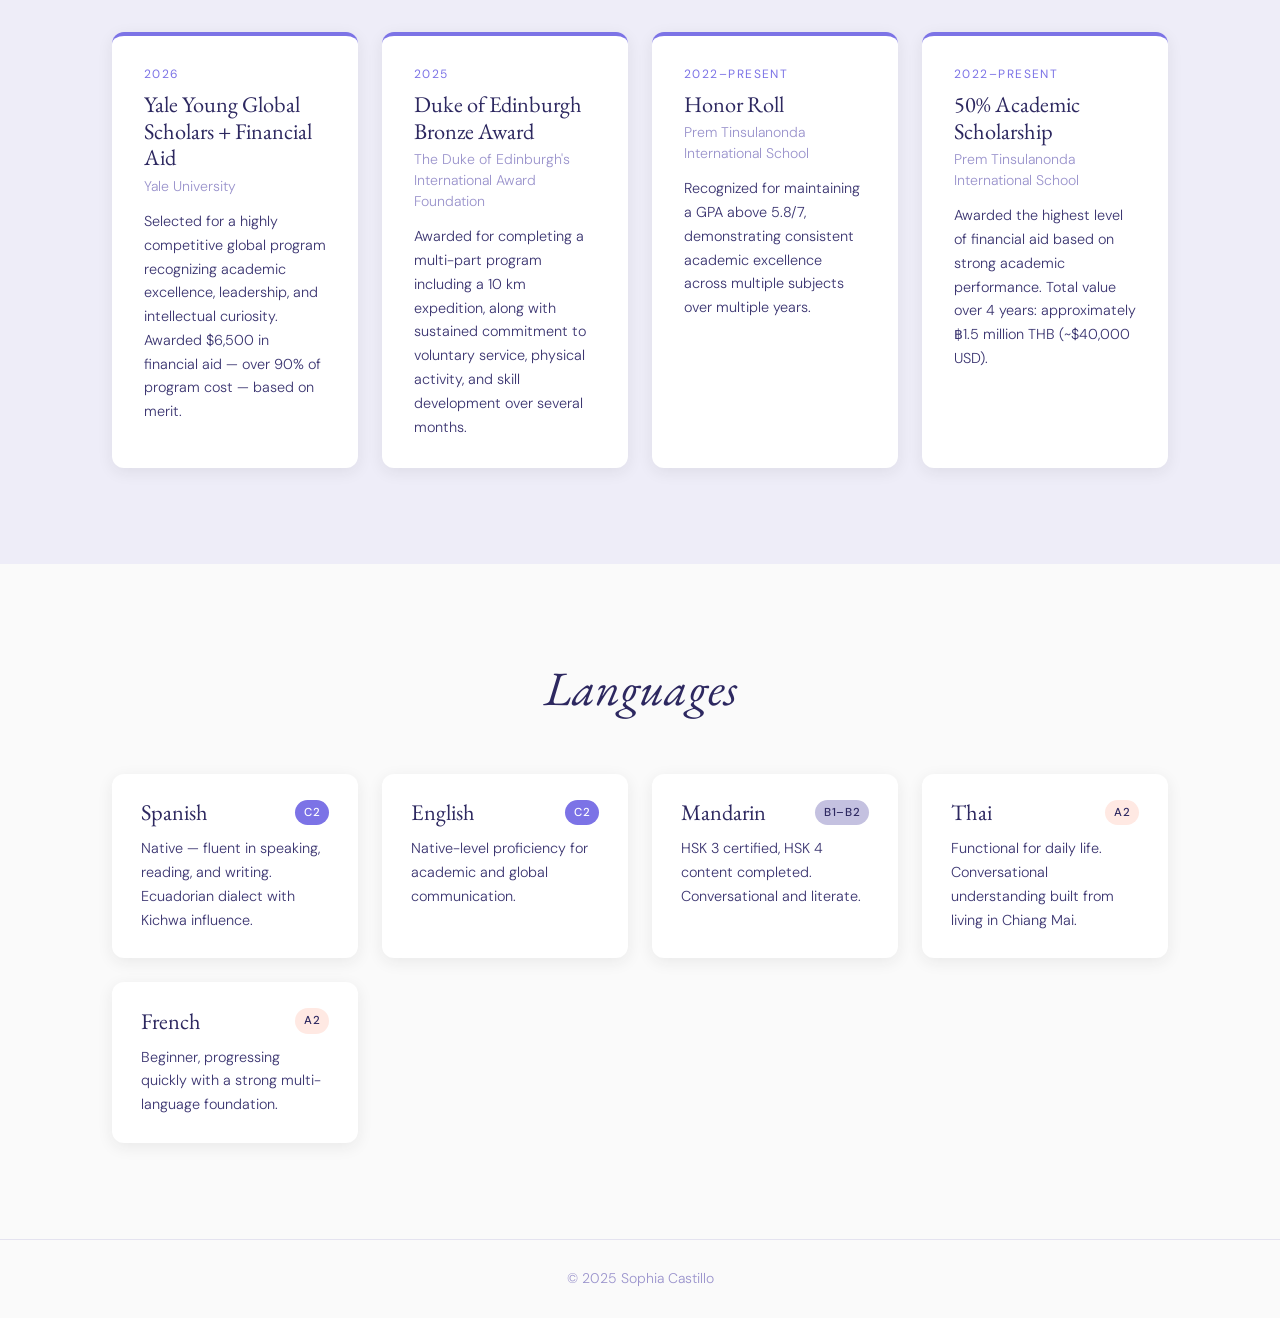
==== commit 23981588: "feat: add volunteering/awards/languages content, bellaflor ethiopia page, and organize assets" ====
--- a/index.html
+++ b/index.html
@@ -72,6 +72,7 @@
             <li class="nav-item"><a class="nav-link" href="#projects">Projects</a></li>
             <li class="nav-item"><a class="nav-link" href="#experience">Volunteering</a></li>
             <li class="nav-item"><a class="nav-link" href="#awards">Awards</a></li>
+            <li class="nav-item"><a class="nav-link" href="#languages">Languages</a></li>
           </ul>
         </div>
 
@@ -190,6 +191,43 @@
           </div>
         </div>
 
+        <!-- Project 3: Bellaflor Flower Farm Initiative -->
+        <div class="project-card">
+          <div class="project-card-image">
+            <img
+              src="images/ethiopia/photo-01.jpg"
+              alt="Bellaflor Flower Farm Initiative — supply distribution in Holeta, Ethiopia"
+              onerror="this.style.opacity='0'"
+            />
+          </div>
+          <div class="project-card-content">
+            <span class="project-category">Community Initiative</span>
+            <h3 class="project-title">Bellaflor Flower Farm Initiative</h3>
+            <p class="project-description">
+              Led a supply distribution drive for children of Ethiopian flower
+              farm workers. Coordinated logistics end-to-end — from packing
+              materials to on-site distribution — delivering supply bags to
+              over 450 students in Holeta, Ethiopia, and learning that even
+              small initiatives can create meaningful, visible impact.
+            </p>
+            <div class="impact-stats">
+              <div class="stat">
+                <span class="stat-value">450+</span>
+                <span class="stat-label">Students Reached</span>
+              </div>
+              <div class="stat">
+                <span class="stat-value">11</span>
+                <span class="stat-label">Photos Documented</span>
+              </div>
+              <div class="stat">
+                <span class="stat-value">2025</span>
+                <span class="stat-label">Ongoing</span>
+              </div>
+            </div>
+            <a href="bellaflor.html" class="learn-more-btn">Learn More &rarr;</a>
+          </div>
+        </div>
+
         <!-- Project 2: School Supplies Donation -->
         <div class="project-card project-card-reverse">
           <div class="project-card-image">
@@ -243,18 +281,19 @@
             <div class="exp-card">
               <div class="exp-header">
                 <div>
-                  <h4 class="exp-role">Role Title</h4>
-                  <p class="exp-org">Organization Name</p>
+                  <h4 class="exp-role">Student Activities Coordinator</h4>
+                  <p class="exp-org">Prem Tinsulanonda International School</p>
                 </div>
                 <div class="exp-meta">
-                  <span class="exp-date">Month Year &ndash; Present</span>
-                  <span class="exp-location">City, Country</span>
+                  <span class="exp-date">Jan 2025 &ndash; Dec 2025</span>
+                  <span class="exp-location">Chiang Mai, Thailand</span>
                 </div>
               </div>
               <p class="exp-description">
-                Description of your role, what you did, and the impact you
-                made. Focus on what you learned and accomplished. This is a
-                placeholder — replace with your actual experience.
+                Organized major school events and managed finances for student
+                activities. Increased funds by 40%, improving event quality and
+                student engagement. Strengthened communication between students
+                and school leadership.
               </p>
             </div>
           </div>
@@ -264,18 +303,20 @@
             <div class="exp-card">
               <div class="exp-header">
                 <div>
-                  <h4 class="exp-role">Role Title</h4>
-                  <p class="exp-org">Organization Name</p>
+                  <h4 class="exp-role">Supply Distribution Lead</h4>
+                  <p class="exp-org">Bellaflor Flower Farm Initiative</p>
                 </div>
                 <div class="exp-meta">
-                  <span class="exp-date">Month Year &ndash; Month Year</span>
-                  <span class="exp-location">City, Country</span>
+                  <span class="exp-date">Feb 2025 &ndash; Present</span>
+                  <span class="exp-location">Holeta, Ethiopia</span>
                 </div>
               </div>
               <p class="exp-description">
-                Description of your role, what you did, and the impact you
-                made. Focus on what you learned and accomplished. This is a
-                placeholder — replace with your actual experience.
+                Led a supply distribution initiative for children of farm
+                workers. Coordinated logistics, packed materials, and led
+                on-site distribution. Delivered supplies to 450+ students,
+                demonstrating that even small initiatives can create meaningful,
+                visible impact.
               </p>
             </div>
           </div>
@@ -285,18 +326,19 @@
             <div class="exp-card">
               <div class="exp-header">
                 <div>
-                  <h4 class="exp-role">Role Title</h4>
-                  <p class="exp-org">Organization Name</p>
+                  <h4 class="exp-role">Communications &amp; Business Development</h4>
+                  <p class="exp-org">Blue Pond Group Inc.</p>
                 </div>
                 <div class="exp-meta">
-                  <span class="exp-date">Month Year &ndash; Month Year</span>
-                  <span class="exp-location">City, Country</span>
+                  <span class="exp-date">Aug 2024 &ndash; Present</span>
+                  <span class="exp-location">Southeast Asia</span>
                 </div>
               </div>
               <p class="exp-description">
-                Description of your role, what you did, and the impact you
-                made. Focus on what you learned and accomplished. This is a
-                placeholder — replace with your actual experience.
+                Edited communications and supported business development.
+                Helped raise $100,000 in funding and contributed to ~180%
+                growth in clients. Learned that clear communication and
+                strategy are critical in scaling a business.
               </p>
             </div>
           </div>
@@ -313,42 +355,112 @@
         <div class="awards-grid">
 
           <div class="award-card">
-            <div class="award-year">2024</div>
-            <h4 class="award-title">Award Name</h4>
-            <p class="award-issuer">Issuing Organization</p>
+            <div class="award-year">2026</div>
+            <h4 class="award-title">Yale Young Global Scholars + Financial Aid</h4>
+            <p class="award-issuer">Yale University</p>
             <p class="award-description">
-              Brief description of what this award recognizes and why you
-              received it. Replace with your actual award.
+              Selected for a highly competitive global program recognizing
+              academic excellence, leadership, and intellectual curiosity.
+              Awarded $6,500 in financial aid — over 90% of program cost —
+              based on merit.
             </p>
           </div>
 
           <div class="award-card">
-            <div class="award-year">2024</div>
-            <h4 class="award-title">Award Name</h4>
-            <p class="award-issuer">Issuing Organization</p>
+            <div class="award-year">2025</div>
+            <h4 class="award-title">Duke of Edinburgh Bronze Award</h4>
+            <p class="award-issuer">The Duke of Edinburgh's International Award Foundation</p>
             <p class="award-description">
-              Brief description of what this award recognizes and why you
-              received it. Replace with your actual award.
+              Awarded for completing a multi-part program including a 10 km
+              expedition, along with sustained commitment to voluntary service,
+              physical activity, and skill development over several months.
             </p>
           </div>
 
           <div class="award-card">
-            <div class="award-year">2023</div>
-            <h4 class="award-title">Award Name</h4>
-            <p class="award-issuer">Issuing Organization</p>
+            <div class="award-year">2022–Present</div>
+            <h4 class="award-title">Honor Roll</h4>
+            <p class="award-issuer">Prem Tinsulanonda International School</p>
             <p class="award-description">
-              Brief description of what this award recognizes and why you
-              received it. Replace with your actual award.
+              Recognized for maintaining a GPA above 5.8/7, demonstrating
+              consistent academic excellence across multiple subjects over
+              multiple years.
             </p>
           </div>
 
           <div class="award-card">
-            <div class="award-year">2023</div>
-            <h4 class="award-title">Award Name</h4>
-            <p class="award-issuer">Issuing Organization</p>
+            <div class="award-year">2022–Present</div>
+            <h4 class="award-title">50% Academic Scholarship</h4>
+            <p class="award-issuer">Prem Tinsulanonda International School</p>
             <p class="award-description">
-              Brief description of what this award recognizes and why you
-              received it. Replace with your actual award.
+              Awarded the highest level of financial aid based on strong
+              academic performance. Total value over 4 years: approximately
+              ฿1.5 million THB (~$40,000 USD).
+            </p>
+          </div>
+
+        </div>
+      </div>
+    </section>
+
+    <!-- ===================== LANGUAGES ===================== -->
+    <section id="languages">
+      <div class="container">
+        <h2 class="section-heading"><em>Languages</em></h2>
+
+        <div class="languages-grid">
+
+          <div class="language-card">
+            <div class="lang-header">
+              <h4 class="lang-name">Spanish</h4>
+              <span class="lang-level lang-level-c2">C2</span>
+            </div>
+            <p class="lang-description">
+              Native — fluent in speaking, reading, and writing.
+              Ecuadorian dialect with Kichwa influence.
+            </p>
+          </div>
+
+          <div class="language-card">
+            <div class="lang-header">
+              <h4 class="lang-name">English</h4>
+              <span class="lang-level lang-level-c2">C2</span>
+            </div>
+            <p class="lang-description">
+              Native-level proficiency for academic and global communication.
+            </p>
+          </div>
+
+          <div class="language-card">
+            <div class="lang-header">
+              <h4 class="lang-name">Mandarin</h4>
+              <span class="lang-level lang-level-b">B1–B2</span>
+            </div>
+            <p class="lang-description">
+              HSK 3 certified, HSK 4 content completed.
+              Conversational and literate.
+            </p>
+          </div>
+
+          <div class="language-card">
+            <div class="lang-header">
+              <h4 class="lang-name">Thai</h4>
+              <span class="lang-level lang-level-a">A2</span>
+            </div>
+            <p class="lang-description">
+              Functional for daily life. Conversational understanding
+              built from living in Chiang Mai.
+            </p>
+          </div>
+
+          <div class="language-card">
+            <div class="lang-header">
+              <h4 class="lang-name">French</h4>
+              <span class="lang-level lang-level-a">A2</span>
+            </div>
+            <p class="lang-description">
+              Beginner, progressing quickly with a strong
+              multi-language foundation.
             </p>
           </div>
 
--- a/styles.css
+++ b/styles.css
@@ -22,6 +22,7 @@
 html {
   scroll-behavior: smooth;
   font-size: 16px;
+  overscroll-behavior: none;
 }
 
 body {
@@ -62,6 +63,7 @@
   letter-spacing: 0.06em;
   padding: 0.4rem 0.9rem !important;
   transition: color 0.2s;
+  cursor: pointer;
 }
 
 .custom-navbar .nav-link:hover {
@@ -422,24 +424,37 @@
   padding: 6rem 0;
 }
 
+#experience .section-heading {
+  color: #1E1A50;
+}
+
 #experience .container {
   max-width: 860px;
 }
 
+/*
+  Timeline layout
+  ─────────────────────────────────────────
+  .exp-timeline has padding-left: 2.5rem (40px).
+  The line sits at left: 5px (center = 6px from border).
+  Each .exp-marker is left: -2.5rem, so its left edge
+  lands at 0px from the timeline border and its center
+  at 6px — perfectly on the line, regardless of padding.
+*/
 .exp-timeline {
   position: relative;
-  padding-left: 3rem;
+  padding-left: 2.5rem;
 }
 
 /* Vertical line */
 .exp-timeline::before {
   content: "";
   position: absolute;
-  left: 0.55rem;
-  top: 0.5rem;
-  bottom: 0.5rem;
+  left: 5px;
+  top: 0;
+  bottom: 0;
   width: 2px;
-  background-color: rgba(43, 43, 43, 0.22);
+  background-color: rgba(45, 40, 96, 0.4);
   border-radius: 2px;
 }
 
@@ -452,13 +467,13 @@
   margin-bottom: 0;
 }
 
-/* Circle marker */
+/* Circle marker — center aligns with line at left: 5px */
 .exp-marker {
   position: absolute;
-  left: -2.48rem;
-  top: 1.9rem;
-  width: 13px;
-  height: 13px;
+  left: -2.5rem;           /* left edge at 0px → center at 6px = line center */
+  top: 1.85rem;
+  width: 12px;
+  height: 12px;
   background-color: var(--text-dark);
   border: 2.5px solid var(--lavender);
   border-radius: 50%;
@@ -593,6 +608,86 @@
 }
 
 .award-description {
+  font-family: 'DM Sans', sans-serif;
+  font-weight: 300;
+  font-size: 0.9rem;
+  line-height: 1.65;
+  color: #3A3470;
+  margin: 0;
+}
+
+/* ---- LANGUAGES ---- */
+#languages {
+  background-color: var(--off-white);
+  padding: 6rem 0;
+}
+
+#languages .container {
+  max-width: 1080px;
+}
+
+.languages-grid {
+  display: grid;
+  grid-template-columns: repeat(auto-fill, minmax(200px, 1fr));
+  gap: 1.5rem;
+}
+
+.language-card {
+  background-color: var(--card-bg);
+  border-radius: 12px;
+  padding: 1.6rem 1.8rem;
+  box-shadow: 0 4px 16px rgba(43, 43, 43, 0.08);
+  transition: transform 0.3s ease, box-shadow 0.3s ease;
+}
+
+.language-card:hover {
+  transform: translateY(-3px);
+  box-shadow: 0 8px 24px rgba(43, 43, 43, 0.15);
+}
+
+.lang-header {
+  display: flex;
+  align-items: center;
+  justify-content: space-between;
+  gap: 0.5rem;
+  margin-bottom: 0.7rem;
+}
+
+.lang-name {
+  font-family: 'EB Garamond', serif;
+  font-size: 1.4rem;
+  font-weight: 400;
+  color: var(--text-dark);
+  margin: 0;
+}
+
+.lang-level {
+  font-family: 'DM Sans', sans-serif;
+  font-size: 0.72rem;
+  font-weight: 500;
+  letter-spacing: 0.06em;
+  padding: 0.25rem 0.55rem;
+  border-radius: 20px;
+  white-space: nowrap;
+  flex-shrink: 0;
+}
+
+.lang-level-c2 {
+  background-color: var(--purple);
+  color: #fff;
+}
+
+.lang-level-b {
+  background-color: var(--lavender);
+  color: var(--text-dark);
+}
+
+.lang-level-a {
+  background-color: var(--peach);
+  color: var(--text-dark);
+}
+
+.lang-description {
   font-family: 'DM Sans', sans-serif;
   font-weight: 300;
   font-size: 0.9rem;
@@ -878,7 +973,11 @@
   }
 
   .exp-timeline {
-    padding-left: 2.5rem;
+    padding-left: 2.25rem;
+  }
+
+  .exp-marker {
+    left: -2.25rem;
   }
 
   .exp-header {
@@ -889,7 +988,8 @@
     align-items: flex-start;
   }
 
-  .awards-grid {
+  .awards-grid,
+  .languages-grid {
     grid-template-columns: repeat(2, 1fr);
   }
 
@@ -936,7 +1036,8 @@
 
   #projects,
   #experience,
-  #awards {
+  #awards,
+  #languages {
     padding: 4rem 0;
   }
 
@@ -952,7 +1053,8 @@
     font-size: 2.8rem;
   }
 
-  .awards-grid {
+  .awards-grid,
+  .languages-grid {
     grid-template-columns: 1fr;
   }
 
@@ -993,6 +1095,6 @@
   }
 
   .exp-marker {
-    left: -2rem;
-  }
-}
+    left: -2rem; /* left edge at 0px → center at 6px = line center */
+  }
+}
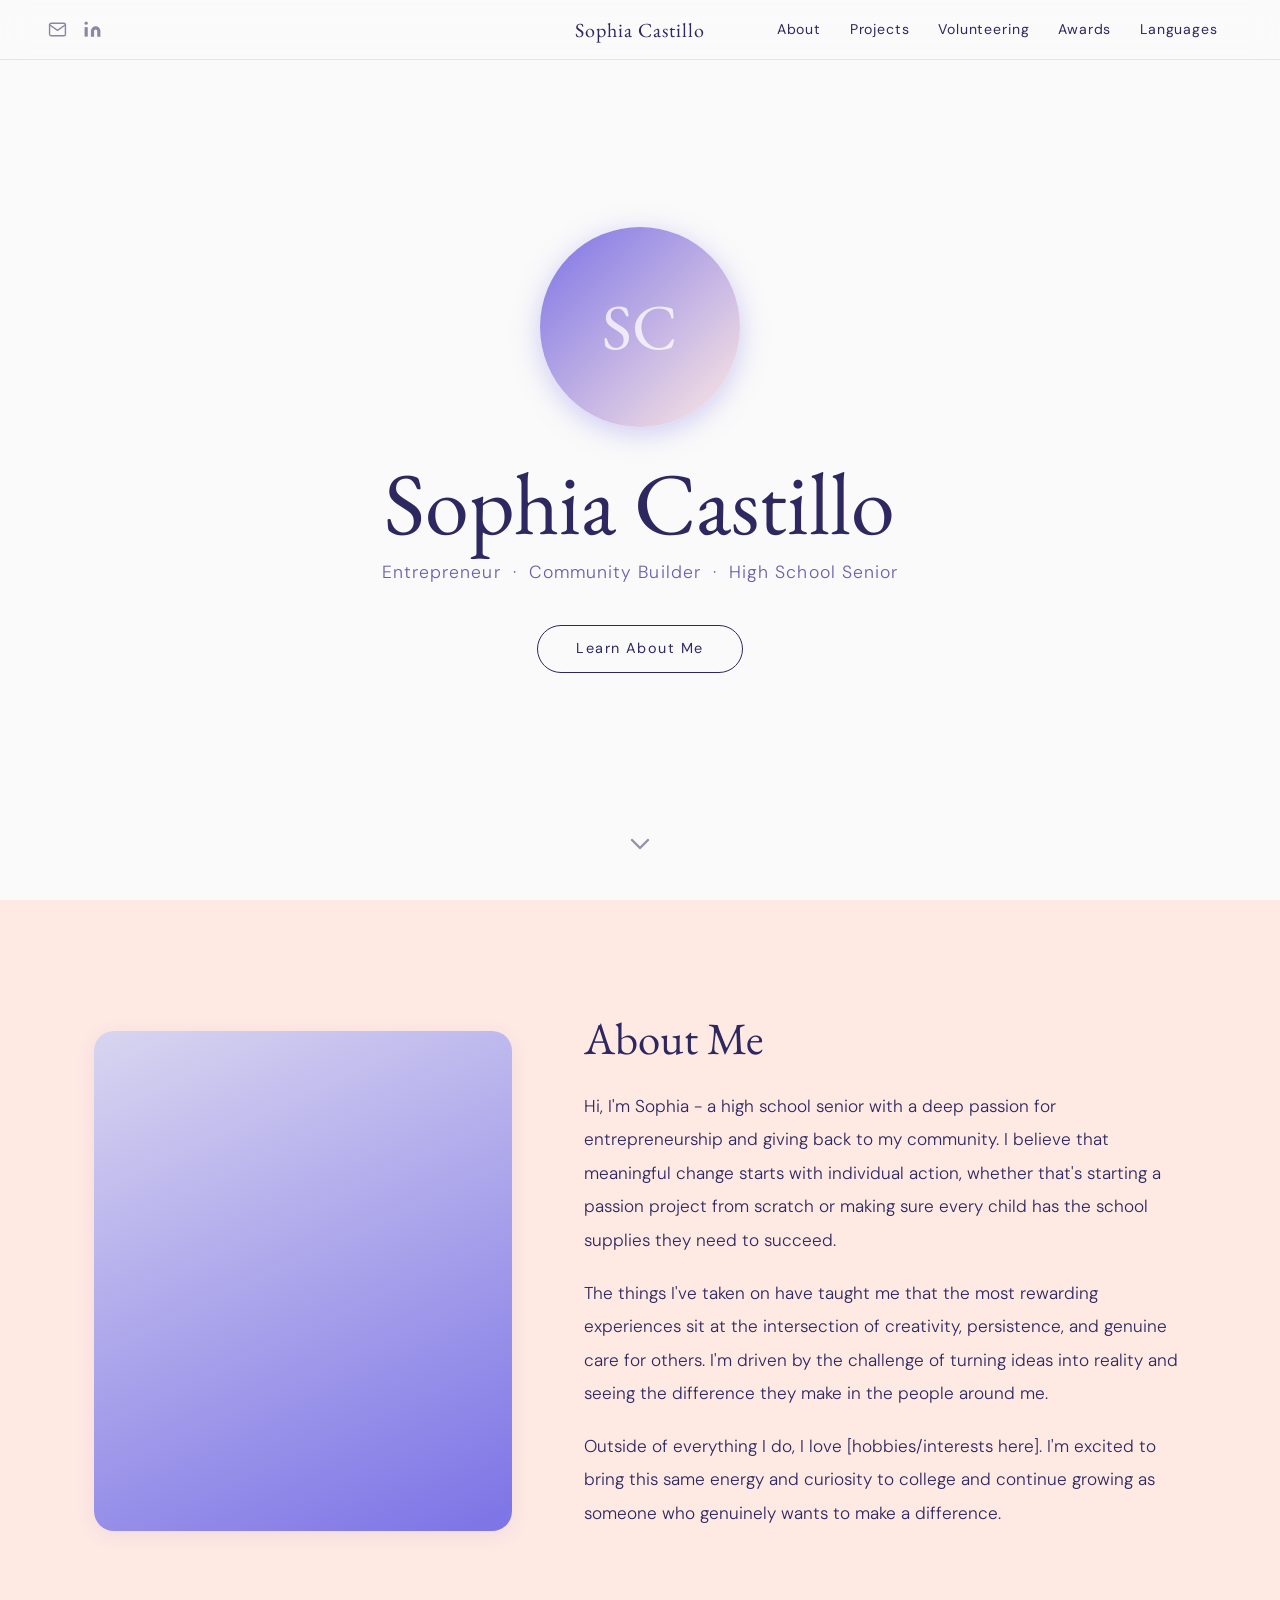
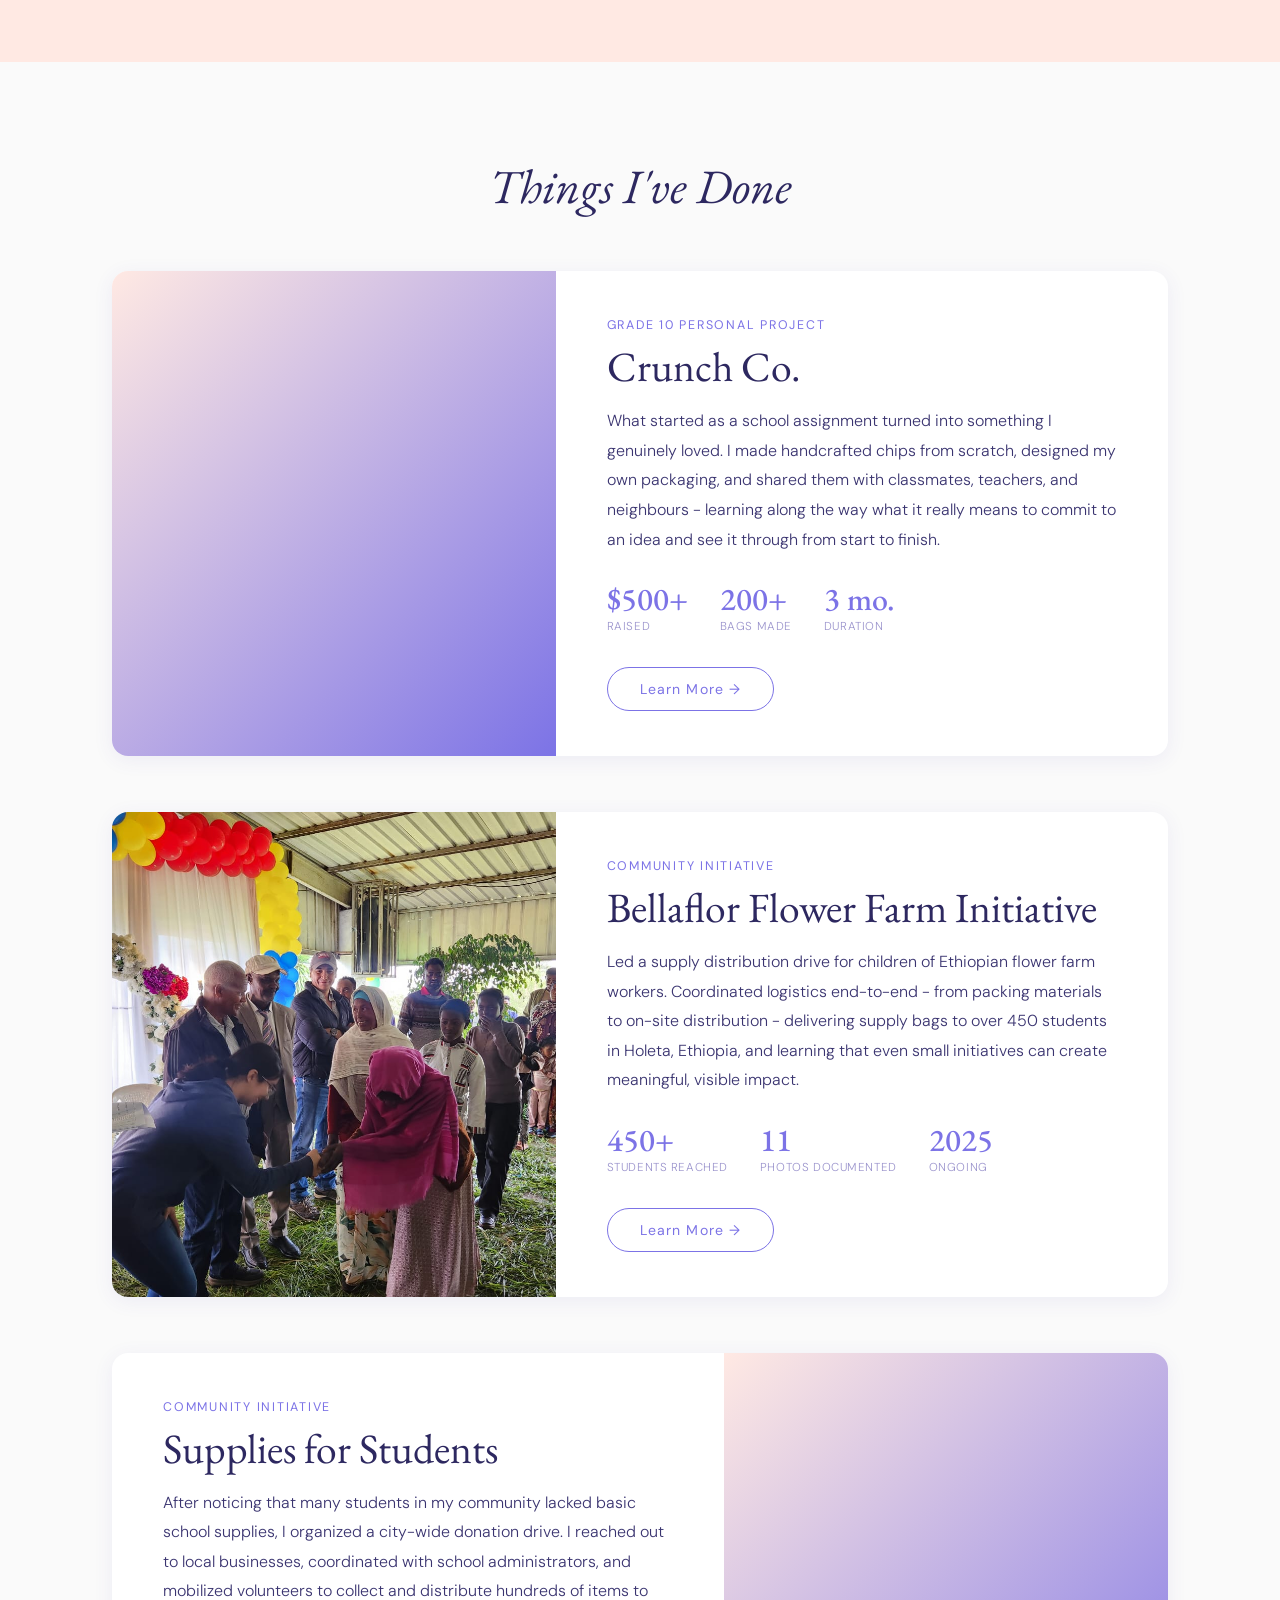
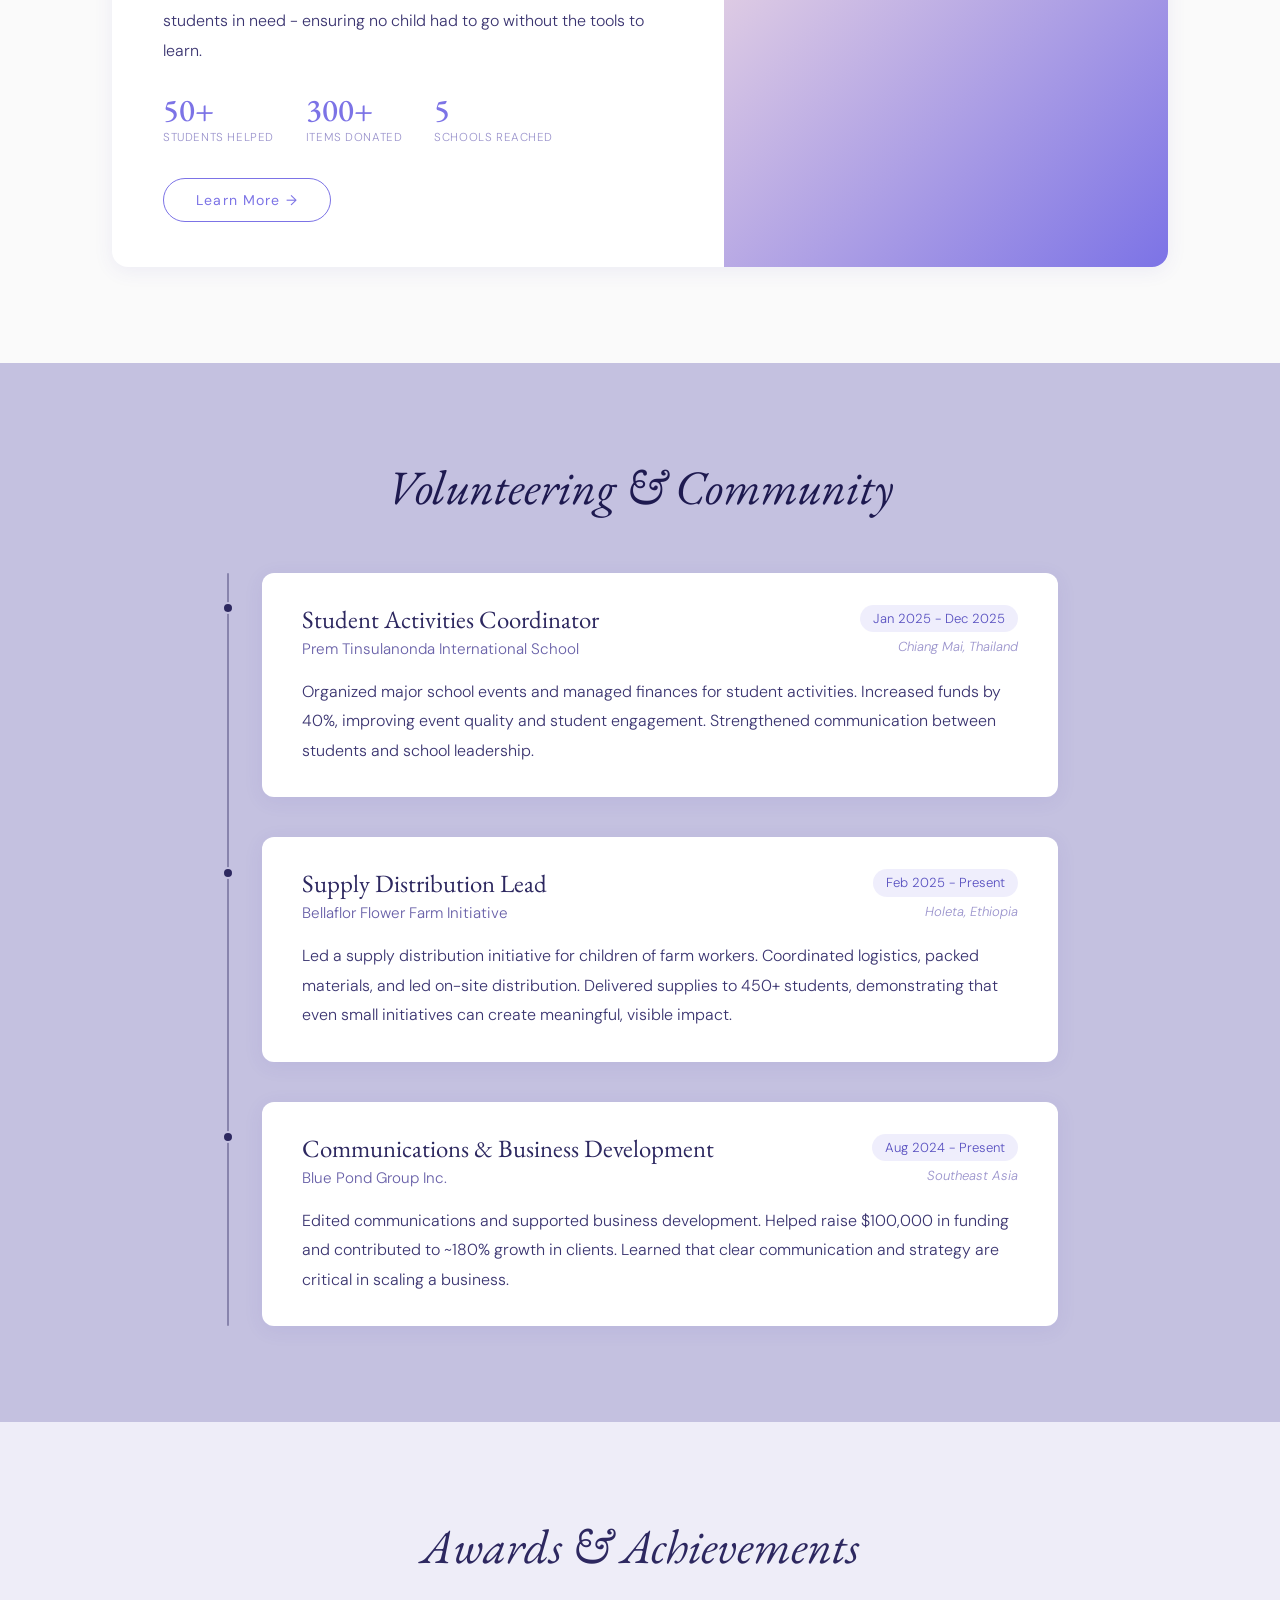
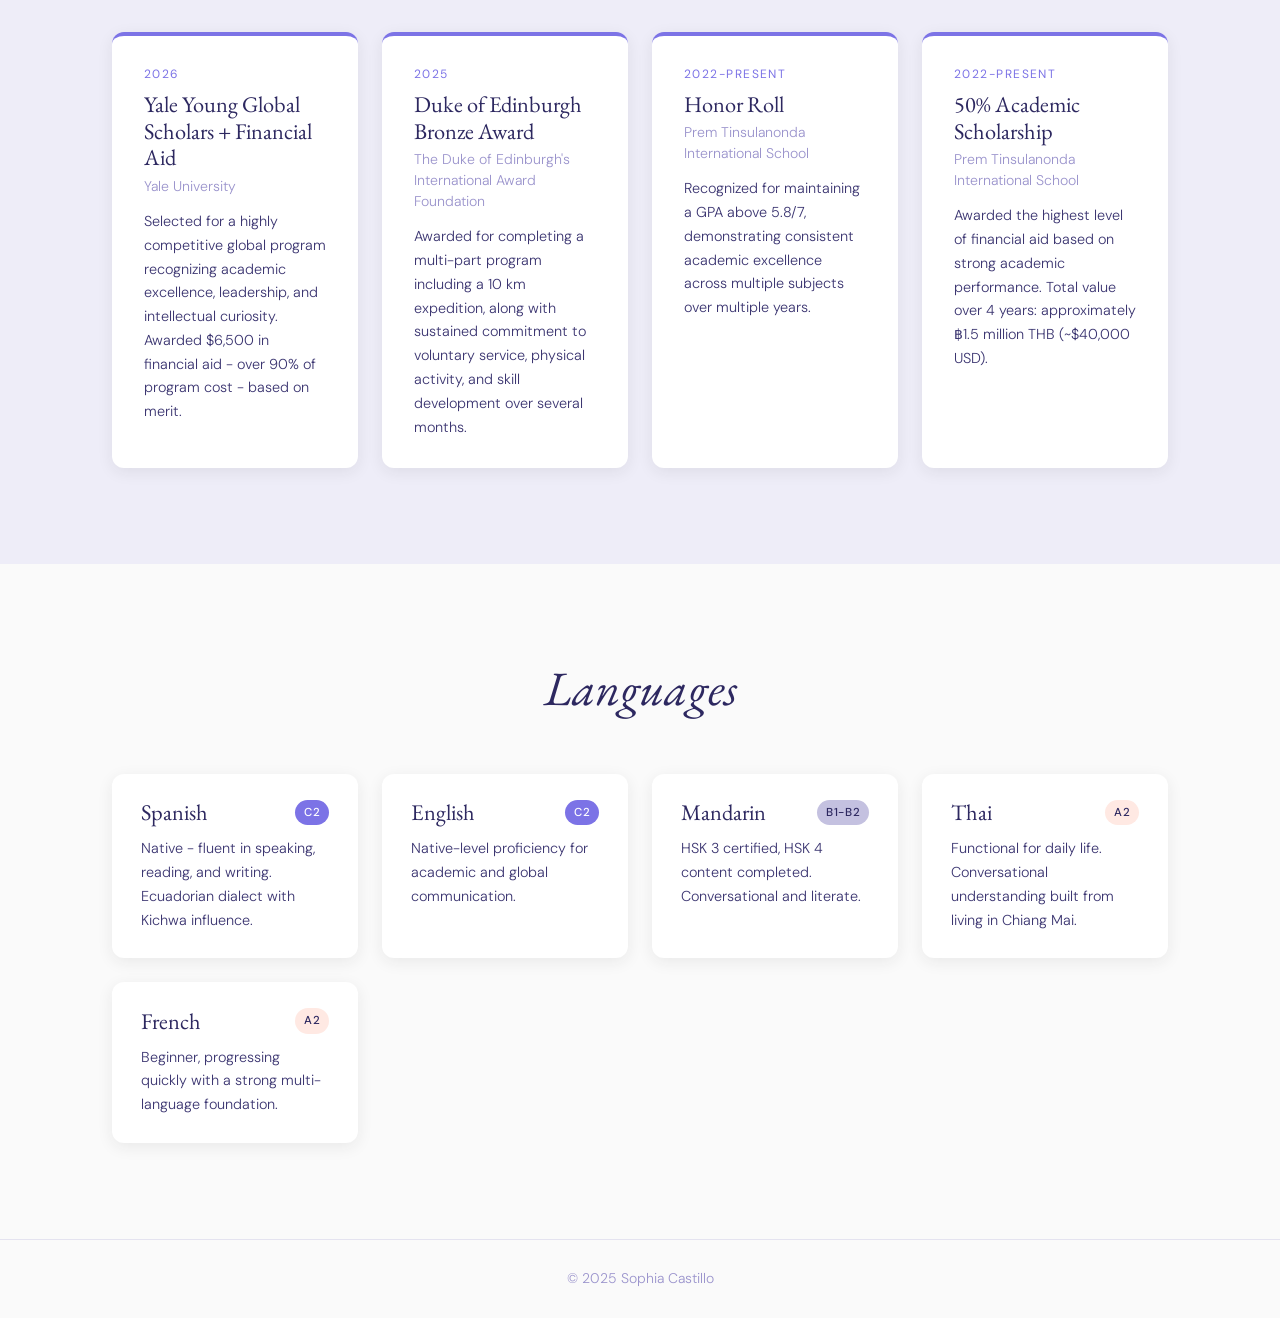
==== commit 510954f1: "fix: replace all em/en dashes with hyphens" ====
--- a/index.html
+++ b/index.html
@@ -124,7 +124,7 @@
           <div class="col-lg-7 about-text-col">
             <h2>About Me</h2>
             <p>
-              Hi, I'm Sophia — a high school senior with a deep passion for
+              Hi, I'm Sophia - a high school senior with a deep passion for
               entrepreneurship and giving back to my community. I believe that
               meaningful change starts with individual action, whether that's
               starting a passion project from scratch or making sure every child
@@ -170,7 +170,7 @@
               What started as a school assignment turned into something I
               genuinely loved. I made handcrafted chips from scratch, designed
               my own packaging, and shared them with classmates, teachers, and
-              neighbours — learning along the way what it really means to
+              neighbours - learning along the way what it really means to
               commit to an idea and see it through from start to finish.
             </p>
             <div class="impact-stats">
@@ -196,7 +196,7 @@
           <div class="project-card-image">
             <img
               src="images/ethiopia/photo-01.jpg"
-              alt="Bellaflor Flower Farm Initiative — supply distribution in Holeta, Ethiopia"
+              alt="Bellaflor Flower Farm Initiative - supply distribution in Holeta, Ethiopia"
               onerror="this.style.opacity='0'"
             />
           </div>
@@ -205,8 +205,8 @@
             <h3 class="project-title">Bellaflor Flower Farm Initiative</h3>
             <p class="project-description">
               Led a supply distribution drive for children of Ethiopian flower
-              farm workers. Coordinated logistics end-to-end — from packing
-              materials to on-site distribution — delivering supply bags to
+              farm workers. Coordinated logistics end-to-end - from packing
+              materials to on-site distribution - delivering supply bags to
               over 450 students in Holeta, Ethiopia, and learning that even
               small initiatives can create meaningful, visible impact.
             </p>
@@ -245,7 +245,7 @@
               school supplies, I organized a city-wide donation drive. I
               reached out to local businesses, coordinated with school
               administrators, and mobilized volunteers to collect and
-              distribute hundreds of items to students in need — ensuring
+              distribute hundreds of items to students in need - ensuring
               no child had to go without the tools to learn.
             </p>
             <div class="impact-stats">
@@ -285,7 +285,7 @@
                   <p class="exp-org">Prem Tinsulanonda International School</p>
                 </div>
                 <div class="exp-meta">
-                  <span class="exp-date">Jan 2025 &ndash; Dec 2025</span>
+                  <span class="exp-date">Jan 2025 - Dec 2025</span>
                   <span class="exp-location">Chiang Mai, Thailand</span>
                 </div>
               </div>
@@ -307,7 +307,7 @@
                   <p class="exp-org">Bellaflor Flower Farm Initiative</p>
                 </div>
                 <div class="exp-meta">
-                  <span class="exp-date">Feb 2025 &ndash; Present</span>
+                  <span class="exp-date">Feb 2025 - Present</span>
                   <span class="exp-location">Holeta, Ethiopia</span>
                 </div>
               </div>
@@ -330,7 +330,7 @@
                   <p class="exp-org">Blue Pond Group Inc.</p>
                 </div>
                 <div class="exp-meta">
-                  <span class="exp-date">Aug 2024 &ndash; Present</span>
+                  <span class="exp-date">Aug 2024 - Present</span>
                   <span class="exp-location">Southeast Asia</span>
                 </div>
               </div>
@@ -361,7 +361,7 @@
             <p class="award-description">
               Selected for a highly competitive global program recognizing
               academic excellence, leadership, and intellectual curiosity.
-              Awarded $6,500 in financial aid — over 90% of program cost —
+              Awarded $6,500 in financial aid - over 90% of program cost -
               based on merit.
             </p>
           </div>
@@ -378,7 +378,7 @@
           </div>
 
           <div class="award-card">
-            <div class="award-year">2022–Present</div>
+            <div class="award-year">2022-Present</div>
             <h4 class="award-title">Honor Roll</h4>
             <p class="award-issuer">Prem Tinsulanonda International School</p>
             <p class="award-description">
@@ -389,7 +389,7 @@
           </div>
 
           <div class="award-card">
-            <div class="award-year">2022–Present</div>
+            <div class="award-year">2022-Present</div>
             <h4 class="award-title">50% Academic Scholarship</h4>
             <p class="award-issuer">Prem Tinsulanonda International School</p>
             <p class="award-description">
@@ -416,7 +416,7 @@
               <span class="lang-level lang-level-c2">C2</span>
             </div>
             <p class="lang-description">
-              Native — fluent in speaking, reading, and writing.
+              Native - fluent in speaking, reading, and writing.
               Ecuadorian dialect with Kichwa influence.
             </p>
           </div>
@@ -434,7 +434,7 @@
           <div class="language-card">
             <div class="lang-header">
               <h4 class="lang-name">Mandarin</h4>
-              <span class="lang-level lang-level-b">B1–B2</span>
+              <span class="lang-level lang-level-b">B1-B2</span>
             </div>
             <p class="lang-description">
               HSK 3 certified, HSK 4 content completed.
@@ -485,3 +485,4 @@
     </script>
   </body>
 </html>
+
--- a/styles.css
+++ b/styles.css
@@ -755,6 +755,11 @@
 
 .project-hero-cream { background-color: var(--off-white); }
 .project-hero-blue  { background-color: var(--peach); }
+.project-hero-image {
+  background-size: cover;
+  background-position: center;
+  background-repeat: no-repeat;
+}
 
 .project-hero-badge {
   display: inline-block;
@@ -777,6 +782,12 @@
   border-color: rgba(88, 80, 192, 0.3);
 }
 
+.project-hero-badge-white {
+  color: rgba(255, 255, 255, 0.9);
+  background-color: rgba(255, 255, 255, 0.15);
+  border-color: rgba(255, 255, 255, 0.35);
+}
+
 .project-hero-title {
   font-family: 'EB Garamond', serif;
   font-size: 4.2rem;
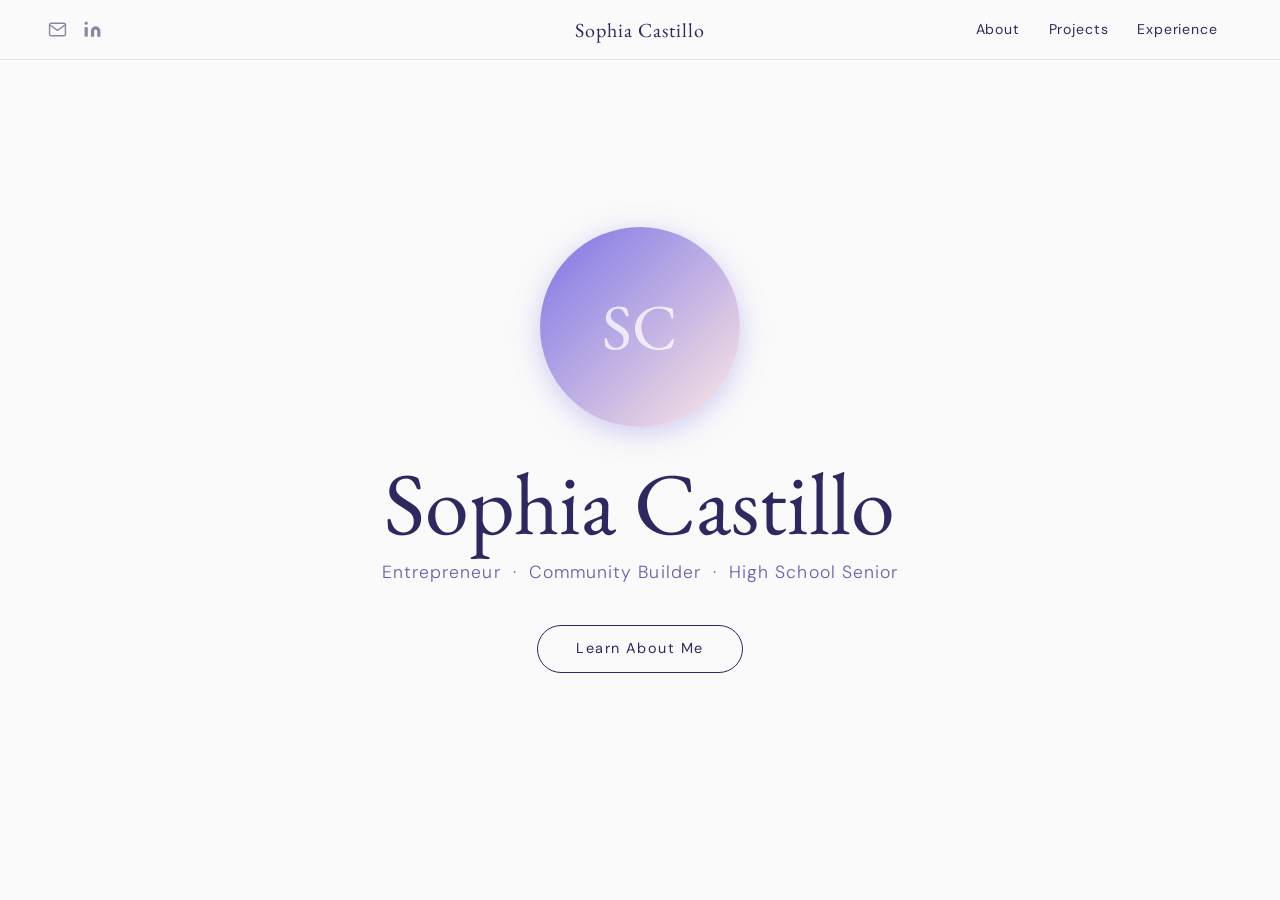
==== commit 1eaad5f4: "feat: split single-page layout into multi-page site Separate index.html into dedicated pages: about." ====
--- a/index.html
+++ b/index.html
@@ -1,4 +1,4 @@
-<!DOCTYPE html>
+<!doctype html>
 <html lang="en">
   <head>
     <meta charset="UTF-8" />
@@ -27,30 +27,54 @@
     <!-- ===================== NAVBAR ===================== -->
     <nav class="navbar navbar-expand-lg fixed-top custom-navbar">
       <div class="container-fluid px-4 d-flex align-items-center">
-
         <!-- Left: Social icons -->
         <div class="d-flex align-items-center gap-3 me-auto">
-          <a href="mailto:sophia@example.com" class="nav-icon-link" aria-label="Email">
-            <svg xmlns="http://www.w3.org/2000/svg" width="19" height="19" viewBox="0 0 24 24"
-              fill="none" stroke="currentColor" stroke-width="1.8"
-              stroke-linecap="round" stroke-linejoin="round">
-              <path d="M4 4h16c1.1 0 2 .9 2 2v12c0 1.1-.9 2-2 2H4c-1.1 0-2-.9-2-2V6c0-1.1.9-2 2-2z"/>
-              <polyline points="22,6 12,13 2,6"/>
+          <a
+            href="mailto:sophia@example.com"
+            class="nav-icon-link"
+            aria-label="Email"
+          >
+            <svg
+              xmlns="http://www.w3.org/2000/svg"
+              width="19"
+              height="19"
+              viewBox="0 0 24 24"
+              fill="none"
+              stroke="currentColor"
+              stroke-width="1.8"
+              stroke-linecap="round"
+              stroke-linejoin="round"
+            >
+              <path
+                d="M4 4h16c1.1 0 2 .9 2 2v12c0 1.1-.9 2-2 2H4c-1.1 0-2-.9-2-2V6c0-1.1.9-2 2-2z"
+              />
+              <polyline points="22,6 12,13 2,6" />
             </svg>
           </a>
-          <a href="https://linkedin.com/in/sophiacastillo" target="_blank"
-            class="nav-icon-link" aria-label="LinkedIn">
-            <svg xmlns="http://www.w3.org/2000/svg" width="19" height="19" viewBox="0 0 24 24"
-              fill="currentColor">
-              <path d="M16 8a6 6 0 0 1 6 6v7h-4v-7a2 2 0 0 0-2-2 2 2 0 0 0-2 2v7h-4v-7a6 6 0 0 1 6-6z"/>
-              <rect x="2" y="9" width="4" height="12"/>
-              <circle cx="4" cy="4" r="2"/>
+          <a
+            href="https://linkedin.com/"
+            target="_blank"
+            class="nav-icon-link"
+            aria-label="LinkedIn"
+          >
+            <svg
+              xmlns="http://www.w3.org/2000/svg"
+              width="19"
+              height="19"
+              viewBox="0 0 24 24"
+              fill="currentColor"
+            >
+              <path
+                d="M16 8a6 6 0 0 1 6 6v7h-4v-7a2 2 0 0 0-2-2 2 2 0 0 0-2 2v7h-4v-7a6 6 0 0 1 6-6z"
+              />
+              <rect x="2" y="9" width="4" height="12" />
+              <circle cx="4" cy="4" r="2" />
             </svg>
           </a>
         </div>
 
         <!-- Center: Name (hidden on mobile) -->
-        <a class="navbar-brand d-none d-lg-block" href="#">Sophia Castillo</a>
+        <a class="navbar-brand d-none d-lg-block" href="index.html">Sophia Castillo</a>
 
         <!-- Mobile toggler -->
         <button
@@ -68,14 +92,17 @@
         <!-- Right: Nav links -->
         <div class="collapse navbar-collapse flex-grow-0" id="navbarNav">
           <ul class="navbar-nav ms-lg-4">
-            <li class="nav-item"><a class="nav-link" href="#about">About</a></li>
-            <li class="nav-item"><a class="nav-link" href="#projects">Projects</a></li>
-            <li class="nav-item"><a class="nav-link" href="#experience">Volunteering</a></li>
-            <li class="nav-item"><a class="nav-link" href="#awards">Awards</a></li>
-            <li class="nav-item"><a class="nav-link" href="#languages">Languages</a></li>
+            <li class="nav-item">
+              <a class="nav-link" href="about.html">About</a>
+            </li>
+            <li class="nav-item">
+              <a class="nav-link" href="projects.html">Projects</a>
+            </li>
+            <li class="nav-item">
+              <a class="nav-link" href="experience.html">Experience</a>
+            </li>
           </ul>
         </div>
-
       </div>
     </nav>
 
@@ -88,401 +115,20 @@
             src="images/profile.jpg"
             alt="Sophia Castillo"
             class="hero-photo"
-            onerror="this.style.opacity='0'"
+            onerror="this.style.opacity = '0'"
           />
         </div>
         <h1 class="hero-title">Sophia Castillo</h1>
-        <p class="hero-tagline">Entrepreneur &nbsp;&middot;&nbsp; Community Builder &nbsp;&middot;&nbsp; High School Senior</p>
-        <a href="#projects" class="hero-cta">Learn About Me</a>
+        <p class="hero-tagline">
+          Entrepreneur &nbsp;&middot;&nbsp; Community Builder
+          &nbsp;&middot;&nbsp; High School Senior
+        </p>
+        <a href="about.html" class="hero-cta">Learn About Me</a>
       </div>
 
-      <div class="scroll-down">
-        <svg class="chevron-icon" xmlns="http://www.w3.org/2000/svg"
-          viewBox="0 0 24 24" fill="none" stroke="currentColor"
-          stroke-width="1.8" stroke-linecap="round" stroke-linejoin="round">
-          <polyline points="6 9 12 15 18 9"/>
-        </svg>
-      </div>
     </header>
-
-    <!-- ===================== ABOUT ===================== -->
-    <section id="about">
-      <div class="container-xl">
-        <div class="row align-items-center g-0">
-
-          <div class="col-lg-5 about-image-col">
-            <div class="about-image-wrapper">
-              <img
-                src="images/about.jpg"
-                alt="Sophia Castillo"
-                class="about-image"
-                onerror="this.style.opacity='0'"
-              />
-            </div>
-          </div>
-
-          <div class="col-lg-7 about-text-col">
-            <h2>About Me</h2>
-            <p>
-              Hi, I'm Sophia - a high school senior with a deep passion for
-              entrepreneurship and giving back to my community. I believe that
-              meaningful change starts with individual action, whether that's
-              starting a passion project from scratch or making sure every child
-              has the school supplies they need to succeed.
-            </p>
-            <p>
-              The things I've taken on have taught me that the most rewarding
-              experiences sit at the intersection of creativity, persistence,
-              and genuine care for others. I'm driven by the challenge of
-              turning ideas into reality and seeing the difference they make
-              in the people around me.
-            </p>
-            <p>
-              Outside of everything I do, I love [hobbies/interests here]. I'm
-              excited to bring this same energy and curiosity to college and
-              continue growing as someone who genuinely wants to make a
-              difference.
-            </p>
-          </div>
-
-        </div>
-      </div>
-    </section>
-
-    <!-- ===================== PROJECTS ===================== -->
-    <section id="projects">
-      <div class="container">
-        <h2 class="section-heading"><em>Things I've Done</em></h2>
-
-        <!-- Project 1: Chip Business -->
-        <div class="project-card">
-          <div class="project-card-image">
-            <img
-              src="images/chip-business.jpg"
-              alt="Crunch Co. chip business"
-              onerror="this.style.opacity='0'"
-            />
-          </div>
-          <div class="project-card-content">
-            <span class="project-category">Grade 10 Personal Project</span>
-            <h3 class="project-title">Crunch Co.</h3>
-            <p class="project-description">
-              What started as a school assignment turned into something I
-              genuinely loved. I made handcrafted chips from scratch, designed
-              my own packaging, and shared them with classmates, teachers, and
-              neighbours - learning along the way what it really means to
-              commit to an idea and see it through from start to finish.
-            </p>
-            <div class="impact-stats">
-              <div class="stat">
-                <span class="stat-value">$500+</span>
-                <span class="stat-label">Raised</span>
-              </div>
-              <div class="stat">
-                <span class="stat-value">200+</span>
-                <span class="stat-label">Bags Made</span>
-              </div>
-              <div class="stat">
-                <span class="stat-value">3 mo.</span>
-                <span class="stat-label">Duration</span>
-              </div>
-            </div>
-            <a href="chip-business.html" class="learn-more-btn">Learn More &rarr;</a>
-          </div>
-        </div>
-
-        <!-- Project 3: Bellaflor Flower Farm Initiative -->
-        <div class="project-card">
-          <div class="project-card-image">
-            <img
-              src="images/ethiopia/photo-01.jpg"
-              alt="Bellaflor Flower Farm Initiative - supply distribution in Holeta, Ethiopia"
-              onerror="this.style.opacity='0'"
-            />
-          </div>
-          <div class="project-card-content">
-            <span class="project-category">Community Initiative</span>
-            <h3 class="project-title">Bellaflor Flower Farm Initiative</h3>
-            <p class="project-description">
-              Led a supply distribution drive for children of Ethiopian flower
-              farm workers. Coordinated logistics end-to-end - from packing
-              materials to on-site distribution - delivering supply bags to
-              over 450 students in Holeta, Ethiopia, and learning that even
-              small initiatives can create meaningful, visible impact.
-            </p>
-            <div class="impact-stats">
-              <div class="stat">
-                <span class="stat-value">450+</span>
-                <span class="stat-label">Students Reached</span>
-              </div>
-              <div class="stat">
-                <span class="stat-value">11</span>
-                <span class="stat-label">Photos Documented</span>
-              </div>
-              <div class="stat">
-                <span class="stat-value">2025</span>
-                <span class="stat-label">Ongoing</span>
-              </div>
-            </div>
-            <a href="bellaflor.html" class="learn-more-btn">Learn More &rarr;</a>
-          </div>
-        </div>
-
-        <!-- Project 2: School Supplies Donation -->
-        <div class="project-card project-card-reverse">
-          <div class="project-card-image">
-            <img
-              src="images/school-supplies.jpg"
-              alt="Supplies for Students donation drive"
-              onerror="this.style.opacity='0'"
-            />
-          </div>
-          <div class="project-card-content">
-            <span class="project-category">Community Initiative</span>
-            <h3 class="project-title">Supplies for Students</h3>
-            <p class="project-description">
-              After noticing that many students in my community lacked basic
-              school supplies, I organized a city-wide donation drive. I
-              reached out to local businesses, coordinated with school
-              administrators, and mobilized volunteers to collect and
-              distribute hundreds of items to students in need - ensuring
-              no child had to go without the tools to learn.
-            </p>
-            <div class="impact-stats">
-              <div class="stat">
-                <span class="stat-value">50+</span>
-                <span class="stat-label">Students Helped</span>
-              </div>
-              <div class="stat">
-                <span class="stat-value">300+</span>
-                <span class="stat-label">Items Donated</span>
-              </div>
-              <div class="stat">
-                <span class="stat-value">5</span>
-                <span class="stat-label">Schools Reached</span>
-              </div>
-            </div>
-            <a href="school-supplies.html" class="learn-more-btn">Learn More &rarr;</a>
-          </div>
-        </div>
-
-      </div>
-    </section>
-
-    <!-- ===================== EXPERIENCE ===================== -->
-    <section id="experience">
-      <div class="container">
-        <h2 class="section-heading"><em>Volunteering &amp; Community</em></h2>
-
-        <div class="exp-timeline">
-
-          <div class="exp-item">
-            <div class="exp-marker"></div>
-            <div class="exp-card">
-              <div class="exp-header">
-                <div>
-                  <h4 class="exp-role">Student Activities Coordinator</h4>
-                  <p class="exp-org">Prem Tinsulanonda International School</p>
-                </div>
-                <div class="exp-meta">
-                  <span class="exp-date">Jan 2025 - Dec 2025</span>
-                  <span class="exp-location">Chiang Mai, Thailand</span>
-                </div>
-              </div>
-              <p class="exp-description">
-                Organized major school events and managed finances for student
-                activities. Increased funds by 40%, improving event quality and
-                student engagement. Strengthened communication between students
-                and school leadership.
-              </p>
-            </div>
-          </div>
-
-          <div class="exp-item">
-            <div class="exp-marker"></div>
-            <div class="exp-card">
-              <div class="exp-header">
-                <div>
-                  <h4 class="exp-role">Supply Distribution Lead</h4>
-                  <p class="exp-org">Bellaflor Flower Farm Initiative</p>
-                </div>
-                <div class="exp-meta">
-                  <span class="exp-date">Feb 2025 - Present</span>
-                  <span class="exp-location">Holeta, Ethiopia</span>
-                </div>
-              </div>
-              <p class="exp-description">
-                Led a supply distribution initiative for children of farm
-                workers. Coordinated logistics, packed materials, and led
-                on-site distribution. Delivered supplies to 450+ students,
-                demonstrating that even small initiatives can create meaningful,
-                visible impact.
-              </p>
-            </div>
-          </div>
-
-          <div class="exp-item">
-            <div class="exp-marker"></div>
-            <div class="exp-card">
-              <div class="exp-header">
-                <div>
-                  <h4 class="exp-role">Communications &amp; Business Development</h4>
-                  <p class="exp-org">Blue Pond Group Inc.</p>
-                </div>
-                <div class="exp-meta">
-                  <span class="exp-date">Aug 2024 - Present</span>
-                  <span class="exp-location">Southeast Asia</span>
-                </div>
-              </div>
-              <p class="exp-description">
-                Edited communications and supported business development.
-                Helped raise $100,000 in funding and contributed to ~180%
-                growth in clients. Learned that clear communication and
-                strategy are critical in scaling a business.
-              </p>
-            </div>
-          </div>
-
-        </div>
-      </div>
-    </section>
-
-    <!-- ===================== AWARDS ===================== -->
-    <section id="awards">
-      <div class="container">
-        <h2 class="section-heading"><em>Awards &amp; Achievements</em></h2>
-
-        <div class="awards-grid">
-
-          <div class="award-card">
-            <div class="award-year">2026</div>
-            <h4 class="award-title">Yale Young Global Scholars + Financial Aid</h4>
-            <p class="award-issuer">Yale University</p>
-            <p class="award-description">
-              Selected for a highly competitive global program recognizing
-              academic excellence, leadership, and intellectual curiosity.
-              Awarded $6,500 in financial aid - over 90% of program cost -
-              based on merit.
-            </p>
-          </div>
-
-          <div class="award-card">
-            <div class="award-year">2025</div>
-            <h4 class="award-title">Duke of Edinburgh Bronze Award</h4>
-            <p class="award-issuer">The Duke of Edinburgh's International Award Foundation</p>
-            <p class="award-description">
-              Awarded for completing a multi-part program including a 10 km
-              expedition, along with sustained commitment to voluntary service,
-              physical activity, and skill development over several months.
-            </p>
-          </div>
-
-          <div class="award-card">
-            <div class="award-year">2022-Present</div>
-            <h4 class="award-title">Honor Roll</h4>
-            <p class="award-issuer">Prem Tinsulanonda International School</p>
-            <p class="award-description">
-              Recognized for maintaining a GPA above 5.8/7, demonstrating
-              consistent academic excellence across multiple subjects over
-              multiple years.
-            </p>
-          </div>
-
-          <div class="award-card">
-            <div class="award-year">2022-Present</div>
-            <h4 class="award-title">50% Academic Scholarship</h4>
-            <p class="award-issuer">Prem Tinsulanonda International School</p>
-            <p class="award-description">
-              Awarded the highest level of financial aid based on strong
-              academic performance. Total value over 4 years: approximately
-              ฿1.5 million THB (~$40,000 USD).
-            </p>
-          </div>
-
-        </div>
-      </div>
-    </section>
-
-    <!-- ===================== LANGUAGES ===================== -->
-    <section id="languages">
-      <div class="container">
-        <h2 class="section-heading"><em>Languages</em></h2>
-
-        <div class="languages-grid">
-
-          <div class="language-card">
-            <div class="lang-header">
-              <h4 class="lang-name">Spanish</h4>
-              <span class="lang-level lang-level-c2">C2</span>
-            </div>
-            <p class="lang-description">
-              Native - fluent in speaking, reading, and writing.
-              Ecuadorian dialect with Kichwa influence.
-            </p>
-          </div>
-
-          <div class="language-card">
-            <div class="lang-header">
-              <h4 class="lang-name">English</h4>
-              <span class="lang-level lang-level-c2">C2</span>
-            </div>
-            <p class="lang-description">
-              Native-level proficiency for academic and global communication.
-            </p>
-          </div>
-
-          <div class="language-card">
-            <div class="lang-header">
-              <h4 class="lang-name">Mandarin</h4>
-              <span class="lang-level lang-level-b">B1-B2</span>
-            </div>
-            <p class="lang-description">
-              HSK 3 certified, HSK 4 content completed.
-              Conversational and literate.
-            </p>
-          </div>
-
-          <div class="language-card">
-            <div class="lang-header">
-              <h4 class="lang-name">Thai</h4>
-              <span class="lang-level lang-level-a">A2</span>
-            </div>
-            <p class="lang-description">
-              Functional for daily life. Conversational understanding
-              built from living in Chiang Mai.
-            </p>
-          </div>
-
-          <div class="language-card">
-            <div class="lang-header">
-              <h4 class="lang-name">French</h4>
-              <span class="lang-level lang-level-a">A2</span>
-            </div>
-            <p class="lang-description">
-              Beginner, progressing quickly with a strong
-              multi-language foundation.
-            </p>
-          </div>
-
-        </div>
-      </div>
-    </section>
-
-    <!-- ===================== FOOTER ===================== -->
-    <footer>
-      <p>&copy; 2025 Sophia Castillo</p>
-    </footer>
 
     <!-- Bootstrap JS -->
     <script src="https://cdn.jsdelivr.net/npm/bootstrap@5.3.3/dist/js/bootstrap.bundle.min.js"></script>
-
-    <script>
-      // Smooth scroll for hero CTA button
-      document.querySelector('.hero-cta').addEventListener('click', function (e) {
-        e.preventDefault();
-        document.querySelector('#projects').scrollIntoView({ behavior: 'smooth' });
-      });
-    </script>
   </body>
 </html>
-
--- a/styles.css
+++ b/styles.css
@@ -696,6 +696,17 @@
   margin: 0;
 }
 
+/* ---- ACTIVE NAV LINK ---- */
+.custom-navbar .nav-link.active {
+  color: var(--purple) !important;
+  font-weight: 500;
+}
+
+/* ---- PAGE TOP SPACING (for pages without a full-height hero) ---- */
+.page-first-section {
+  padding-top: 8rem !important;
+}
+
 /* ---- FOOTER ---- */
 footer {
   background-color: var(--off-white);
